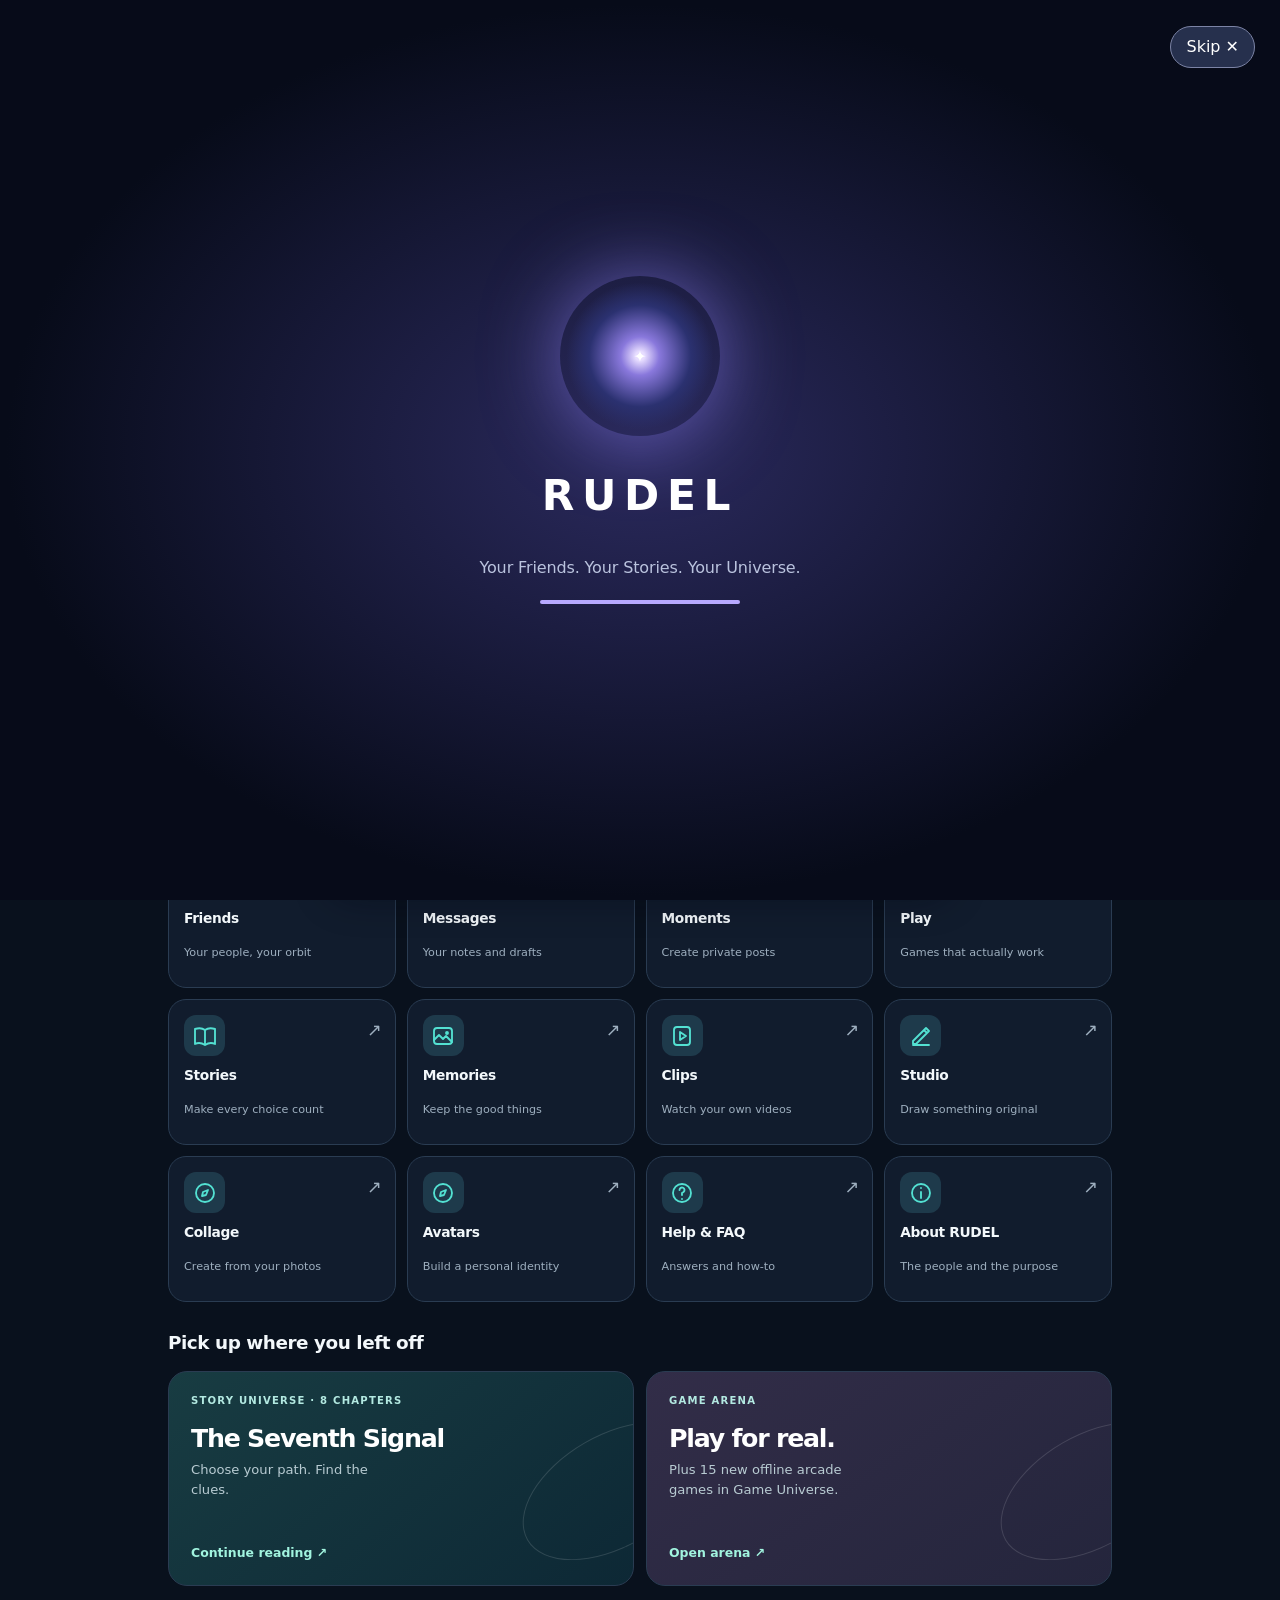
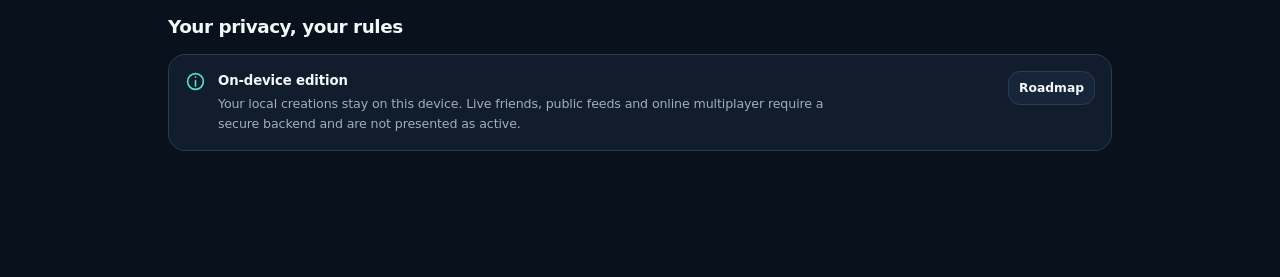
==== android-native/app/src/main/assets/index.html @ 68b4a29e "Add RUDEL Android source" ====
<!doctype html>
<html lang="en">
<head>
  <meta charset="utf-8">
  <meta name="viewport" content="width=device-width, initial-scale=1, viewport-fit=cover">
  <meta name="theme-color" content="#0b1526">
  <meta name="description" content="RUDEL — Your friends. Your stories. Your universe. An original privacy-first social universe in development.">
  <meta name="color-scheme" content="dark light">
  <link rel="icon" type="image/png" href="assets/icon-192.png">
  <link rel="manifest" href="manifest.webmanifest">
  <link rel="stylesheet" href="styles.css">
  <title>RUDEL — Play. Create. Connect.</title>
  <link rel="stylesheet" href="grand-entry.css">
</head>
<body>
  <a class="skip-link" href="#main">Skip to content</a>
  <div id="app" class="app-shell">
    <header id="topbar" class="topbar"></header>
    <main id="main" class="page" tabindex="-1"></main>
    <nav id="bottomnav" class="bottomnav" aria-label="Main navigation"></nav>
  </div>
  <div id="toast" class="toast" aria-live="polite"></div>
  <div id="overlay"></div>
  <script src="data.js" defer></script>
  <script src="app.js" defer></script>
</body>
</html>
---- android-native/app/src/main/assets/styles.css ----
:root{color-scheme:dark;--bg:#080d20;--surface:#121b38;--surface2:#1b2648;--surface3:#28345b;--text:#f4f2ff;--muted:#abb6d0;--line:#354366;--accent:#ae98ff;--accent2:#83eee1;--gold:#f5d39c;--pink:#ffc1de;--danger:#ff9eaa;--shadow:0 16px 56px rgba(0,0,0,.27);--radius:20px;font-family:Inter,ui-sans-serif,system-ui,-apple-system,'Segoe UI',Roboto,Arial,sans-serif;font-size:16px}
:root[data-theme="royal"]{--bg:#130d22;--surface:#261a37;--surface2:#352447;--surface3:#49345c;--accent:#f0bf8b;--accent2:#d8abf4;--gold:#ffe2ad;--line:#5a4263}
:root[data-theme="vibrant"]{--bg:#0c0a26;--surface:#1c1a50;--surface2:#2b2970;--surface3:#414195;--accent:#fd92de;--accent2:#8ed7ff;--gold:#ffe39a;--line:#4d4590}
:root[data-theme="light"]{color-scheme:light;--bg:#f1f4fa;--surface:#fff;--surface2:#e9edfa;--surface3:#dbe2f5;--text:#181c37;--muted:#5c6680;--line:#cbd3e7;--accent:#6453b1;--accent2:#0a756e;--gold:#775016;--pink:#b3488b;--shadow:0 10px 32px rgba(29,40,81,.1)}
*{box-sizing:border-box}html{scroll-behavior:smooth}body{margin:0;min-height:100vh;background:radial-gradient(ellipse 90% 65% at 50% -22%,rgba(133,115,239,.22),transparent 70%),var(--bg);color:var(--text);line-height:1.48}button,input,select,textarea{font:inherit}button{cursor:pointer}button:disabled{opacity:.48;cursor:not-allowed}button:focus-visible,input:focus-visible,textarea:focus-visible,select:focus-visible,a:focus-visible{outline:3px solid var(--accent2);outline-offset:2px}a{color:var(--accent2)}.skip-link{position:fixed;left:-500px;top:10px;z-index:200;background:var(--surface);padding:8px}.skip-link:focus{left:10px}.app-shell{max-width:1100px;margin:0 auto;min-height:100vh;position:relative}.topbar{height:73px;position:sticky;top:0;z-index:30;background:color-mix(in srgb,var(--bg) 88%,transparent);backdrop-filter:blur(20px);-webkit-backdrop-filter:blur(20px);border-bottom:1px solid var(--line);display:flex;align-items:center;justify-content:space-between;padding:0 clamp(16px,4vw,34px);gap:12px}.brand{display:flex;align-items:center;gap:11px;background:none;border:0;color:var(--text);padding:0;text-align:left}.brand img{width:41px;height:41px;border-radius:12px}.brand strong{font-size:1.25rem;letter-spacing:.15em;line-height:1}.brand small{display:block;font-size:.66rem;color:var(--muted);letter-spacing:.04em;padding-top:5px}.top-actions{display:flex;align-items:center;gap:8px}.chip{border:1px solid var(--line);border-radius:999px;background:var(--surface);color:var(--muted);font-size:.72rem;padding:7px 10px}.chip.warn{color:var(--gold);border-color:color-mix(in srgb,var(--gold) 55%,var(--line))}.icon-btn{background:var(--surface);color:var(--text);border:1px solid var(--line);width:38px;height:38px;border-radius:13px;font-size:1.15rem}.page{padding:22px clamp(16px,4vw,34px) 116px;min-height:calc(100vh - 150px)}.bottomnav{position:fixed;bottom:0;left:50%;transform:translateX(-50%);max-width:1000px;width:100%;min-height:75px;padding:8px max(12px,env(safe-area-inset-right)) calc(8px + env(safe-area-inset-bottom)) max(12px,env(safe-area-inset-left));background:color-mix(in srgb,var(--surface) 96%,transparent);border:1px solid var(--line);border-radius:22px 22px 0 0;display:flex;z-index:40;justify-content:space-around;backdrop-filter:blur(20px);box-shadow:0 -6px 35px rgba(0,0,0,.2)}.navbtn{flex:1;min-width:50px;border:0;background:transparent;border-radius:14px;display:grid;justify-items:center;gap:2px;color:var(--muted);padding:5px 2px;font-size:.66rem}.navbtn .symbol{font-size:1.26rem}.navbtn.active{background:var(--surface3);color:var(--text)}.eyebrow{font-size:.76rem;text-transform:uppercase;letter-spacing:.12em;color:var(--accent2);font-weight:700}.title{font-size:clamp(1.65rem,5vw,2.4rem);font-weight:800;line-height:1.13;margin:9px 0}.lead{color:var(--muted);margin:8px 0 16px}.section-head{display:flex;justify-content:space-between;align-items:center;gap:12px;margin:20px 0 12px}.section-head h2{font-size:1.15rem;margin:0}.stack{display:grid;gap:14px}.grid{display:grid;grid-template-columns:repeat(2,minmax(0,1fr));gap:12px}.grid.three{grid-template-columns:repeat(3,minmax(0,1fr))}.card{background:linear-gradient(150deg,var(--surface) 0%,color-mix(in srgb,var(--surface) 85%,var(--accent) 15%) 100%);border:1px solid var(--line);border-radius:var(--radius);padding:18px;box-shadow:var(--shadow)}.card.flat{box-shadow:none;background:var(--surface)}.card.small{padding:13px;border-radius:15px}.card h3{margin:4px 0 8px;font-size:1.04rem}.muted{color:var(--muted)}.small-text{font-size:.8rem;color:var(--muted)}.tiny{font-size:.72rem}.subtle-line{border:0;border-top:1px solid var(--line);margin:12px 0}.flex{display:flex;align-items:center;gap:10px}.flex-between{display:flex;align-items:center;justify-content:space-between;gap:10px}.wrap{flex-wrap:wrap}.btn{border:1px solid var(--line);background:var(--surface2);color:var(--text);border-radius:13px;padding:11px 14px;min-height:43px;font-weight:650;display:inline-flex;align-items:center;justify-content:center;gap:7px;text-decoration:none;font-size:.88rem}.btn.primary{background:linear-gradient(115deg,var(--accent),color-mix(in srgb,var(--accent) 65%,var(--accent2) 35%));border-color:transparent;color:#11132a}.btn.ghost{background:transparent}.btn.danger{color:var(--danger)}.btn.full{width:100%}.btn.mini{padding:7px 10px;min-height:34px;font-size:.77rem;border-radius:10px}.badge{display:inline-block;padding:4px 8px;background:var(--surface3);border:1px solid var(--line);border-radius:99px;color:var(--accent2);font-size:.68rem;letter-spacing:.04em;font-weight:750}.field{display:grid;gap:6px;margin:10px 0}.field label{font-weight:700;font-size:.83rem}.field input,.field textarea,.field select,.search{display:block;width:100%;background:var(--surface2);border:1px solid var(--line);color:var(--text);border-radius:12px;padding:11px 12px;min-height:43px}.field textarea{min-height:100px;resize:vertical}.field small{color:var(--muted)}.empty{border:1px dashed var(--line);padding:32px 20px;text-align:center;border-radius:18px;background:var(--surface);color:var(--muted)}.empty .big{font-size:2.5rem;display:block;margin-bottom:6px}.note{border-left:3px solid var(--gold);padding:10px 13px;background:var(--surface2);border-radius:8px;font-size:.82rem;color:var(--muted)}.successnote{border-left-color:var(--accent2)}.warning{color:var(--gold)}.danger-text{color:var(--danger)}.module{display:flex;gap:13px;align-items:center;text-align:left;border:1px solid var(--line);background:var(--surface);border-radius:17px;padding:14px;color:var(--text);min-height:77px}.module .emoji{font-size:1.75rem;width:40px;text-align:center}.module strong{display:block;font-size:.9rem}.module small{display:block;color:var(--muted);font-size:.75rem}.hero{overflow:hidden;position:relative;min-height:330px;padding:22px 20px 18px;border-radius:26px;border:1px solid var(--line);background:radial-gradient(ellipse at 60% 55%,rgba(144,126,255,.27),transparent 55%),linear-gradient(150deg,#111839,#0b1026 70%);color:#fff}.hero:before{content:'✦        ·    ✧        ·         ✦';position:absolute;left:8%;right:10%;top:11%;letter-spacing:35px;white-space:nowrap;color:rgba(255,255,255,.4);font-size:12px}.hero-copy{position:relative;z-index:2;max-width:390px}.hero-copy h1{font-size:clamp(1.7rem,4.6vw,2.35rem);margin:8px 0 6px;max-width:360px;line-height:1.15}.hero-copy p{color:#bac6e5;font-size:.86rem}.orbit-scene{position:relative;height:208px;max-width:440px;margin:-10px auto -8px;overflow:visible}.orbit-ring{position:absolute;border:1px solid rgba(159,159,255,.42);border-radius:50%;left:50%;top:51%;transform:translate(-50%,-50%) rotate(-22deg);width:83%;height:44%;pointer-events:none}.orbit-ring.b{width:57%;height:80%;transform:translate(-50%,-50%) rotate(33deg);border-color:rgba(94,240,222,.32)}.orbit-core{position:absolute;left:50%;top:51%;transform:translate(-50%,-50%);width:83px;height:83px;border:2px solid #d3c6ff;border-radius:50%;background:radial-gradient(circle,#e7deff 0 14%,#8d7dec 18% 47%,#4d478e 55% 100%);box-shadow:0 0 35px #8b7bff78,0 0 75px #6e61cc55;display:grid;place-items:center;font-size:1.1rem;font-weight:900;letter-spacing:.1em}.orbit-star{position:absolute;width:52px;height:52px;border-radius:50%;display:grid;place-items:center;background:#29375f;border:1px solid #6a73a2;box-shadow:0 4px 18px #0007;color:white;font-size:1.5rem;transition:transform .25s ease}.orbit-star:hover{transform:scale(1.12)}.orbit-star.a{left:7%;top:41%;border-color:#75e6d5}.orbit-star.b{left:25%;top:7%;border-color:#e8accf}.orbit-star.c{right:15%;top:16%;border-color:#fbd29f}.orbit-star.d{right:4%;top:61%;border-color:#9bc3ff}.orbit-star.e{left:23%;bottom:0;border-color:#aca0fd}.orbit-star.f{right:27%;bottom:1%;border-color:#75e6d5}.world-tile{position:relative;min-height:130px;text-align:left;overflow:hidden}.world-tile .emoji{font-size:2.1rem;display:block;margin-bottom:8px}.world-tile strong{font-size:.93rem}.world-tile small{display:block;color:var(--muted);margin-top:4px}.world-tile:after{content:'';position:absolute;right:-42px;bottom:-42px;width:110px;height:110px;border:1px solid var(--line);border-radius:50%;pointer-events:none}.progress{height:7px;border-radius:999px;background:var(--surface3);overflow:hidden}.progress > span{display:block;height:100%;background:linear-gradient(90deg,var(--accent),var(--accent2));width:0}.list-row{display:flex;align-items:center;gap:12px;padding:10px 0;border-bottom:1px solid var(--line)}.list-row:last-child{border-bottom:0}.avatar{display:grid;place-items:center;min-width:44px;width:44px;height:44px;border-radius:15px;background:linear-gradient(135deg,var(--surface3),var(--accent));color:#fff;font-size:1.5rem}.friend-galaxy{min-height:280px;border:1px solid var(--line);background:radial-gradient(ellipse at center,rgba(132,107,253,.17),transparent 62%),linear-gradient(145deg,#101733,#13122d);border-radius:22px;position:relative;overflow:hidden}.friend-galaxy .ring{position:absolute;border:1px dashed rgba(165,151,238,.3);width:70%;height:60%;border-radius:50%;top:20%;left:15%;transform:rotate(-23deg)}.friend-galaxy .hub{position:absolute;top:50%;left:50%;transform:translate(-50%,-50%);width:64px;height:64px;border-radius:50%;display:grid;place-items:center;background:linear-gradient(135deg,#8675e9,#3e468d);color:#fff;border:2px solid #dacfff;box-shadow:0 0 30px #ab91e577;font-size:1.75rem}.friendstar{position:absolute;width:48px;height:48px;border-radius:50%;background:#394070;border:2px solid #8b9bd0;color:#fff;font-size:1.4rem;display:grid;place-items:center;transform:translate(-50%,-50%)}.friendstar span{position:absolute;top:51px;white-space:nowrap;font-size:.66rem;max-width:90px;overflow:hidden;text-overflow:ellipsis}.ttt-grid{display:grid;grid-template-columns:repeat(3,1fr);gap:8px;max-width:330px;margin:18px auto}.ttt-cell{border:1px solid var(--line);border-radius:15px;aspect-ratio:1;background:var(--surface2);color:var(--accent2);font-size:clamp(2rem,8vw,3.2rem);font-weight:900}.ttt-cell.o{color:var(--gold)}.ttt-cell:disabled{opacity:1}.game-status{text-align:center;font-size:1.03rem;font-weight:750;min-height:30px}.ladders-board{display:grid;grid-template-columns:repeat(10,1fr);gap:2px;background:var(--surface3);padding:5px;border-radius:14px;max-width:540px;margin:auto}.ladder-cell{aspect-ratio:1;display:grid;place-items:center;position:relative;background:var(--surface2);font-size:clamp(.43rem,1.7vw,.75rem);border-radius:3px}.ladder-cell.snake{background:color-mix(in srgb,var(--danger) 24%,var(--surface2))}.ladder-cell.ladder{background:color-mix(in srgb,var(--accent2) 24%,var(--surface2))}.ladder-cell .token{position:absolute;font-size:clamp(.65rem,2.5vw,1.3rem);text-shadow:0 1px 3px #000;line-height:1}.story-paragraph{white-space:pre-line;font-size:1.02rem;line-height:1.88}.story-card{border-radius:21px;background:radial-gradient(ellipse at top right,#46468466,transparent 55%),var(--surface);padding:24px;border:1px solid var(--line)}.choice-btn{display:block;width:100%;text-align:left;padding:14px;background:var(--surface2);border:1px solid var(--line);border-radius:12px;margin:9px 0;color:var(--text)}.choice-btn.selected{border-color:var(--accent2);background:color-mix(in srgb,var(--surface2) 83%,var(--accent2) 17%)}.upload-preview{max-height:220px;max-width:100%;border-radius:12px;object-fit:cover}.post-img{width:100%;max-height:400px;object-fit:cover;border-radius:14px;margin:8px 0}.audio-bar{width:100%;max-width:340px}.studio-canvas{display:block;background:#fff;border-radius:15px;width:100%;max-width:680px;touch-action:none;aspect-ratio:4/3;border:1px solid var(--line)}.swatch{height:38px;width:38px;border-radius:50%;border:3px solid #fff5}.swatch.selected{outline:3px solid var(--accent)}.drawer-backdrop{position:fixed;inset:0;background:#000a;z-index:55;display:flex;justify-content:flex-end}.drawer{width:min(86vw,375px);height:100%;background:var(--surface);border-left:1px solid var(--line);overflow:auto;padding:26px 18px 40px;box-shadow:-12px 0 55px #0006}.drawer-grid{display:grid;gap:7px;margin-top:16px}.drawer-grid button{border:1px solid var(--line);border-radius:13px;padding:12px;text-align:left;color:var(--text);background:var(--surface2)}.toast{position:fixed;bottom:105px;left:50%;transform:translate(-50%,20px);background:#29345b;color:#fff;z-index:200;border:1px solid #5d6e98;border-radius:14px;padding:12px 17px;max-width:min(90vw,540px);font-size:.86rem;box-shadow:0 10px 30px #0006;opacity:0;pointer-events:none;transition:.2s}.toast.show{opacity:1;transform:translate(-50%,0)}.intro-backdrop{position:fixed;inset:0;z-index:100;background:radial-gradient(ellipse at center,#2b2a5e,#070b19 70%);display:grid;place-items:center;color:#fff}.intro-content{text-align:center;padding:24px}.intro-symbol{width:160px;height:160px;margin:auto;border-radius:50%;display:grid;place-items:center;box-shadow:0 0 75px #9385ff99;background:radial-gradient(circle,#e7ddff 4%,#8978dc 17%,#2b3170 45%,transparent 65%);animation:glow 3.5s ease-in-out infinite}.intro-content h1{font-size:2.65rem;letter-spacing:.18em}.intro-content p{color:#bac3de}.intro-skip{position:absolute;right:25px;top:26px;border:1px solid #7c84a6;border-radius:999px;padding:8px 15px;background:#26304d;color:#fff}.meter{height:4px;width:200px;background:#465071;border-radius:8px;overflow:hidden;margin:20px auto}.meter span{display:block;background:#b7a9ff;width:100%;height:100%;transform-origin:left;animation:loadintro 4s linear}.spinner{display:inline-block;width:14px;height:14px;border:2px solid var(--accent);border-top-color:transparent;border-radius:50%;animation:spin .7s linear infinite}.pill-group{display:flex;flex-wrap:wrap;gap:7px}.pill{border-radius:999px;border:1px solid var(--line);padding:7px 12px;background:var(--surface2);color:var(--text);font-size:.78rem}.pill.active{border-color:var(--accent2);background:var(--surface3)}.stat{padding:14px;border-radius:15px;background:var(--surface);border:1px solid var(--line)}.stat strong{font-size:1.4rem;display:block}.stat small{color:var(--muted)}.hidden{display:none!important}@keyframes glow{50%{transform:scale(1.07);filter:hue-rotate(18deg)}}@keyframes loadintro{from{transform:scaleX(0)}to{transform:scaleX(1)}}@keyframes spin{to{transform:rotate(360deg)}}
@media(min-width:720px){.page{padding-bottom:114px}.hero{min-height:310px}.orbit-scene{position:absolute;width:50%;height:270px;right:4%;top:20px}.hero-copy{padding-top:48px}.grid{grid-template-columns:repeat(3,minmax(0,1fr))}.grid.three{grid-template-columns:repeat(3,minmax(0,1fr))}.dashboard{display:grid;grid-template-columns:1.2fr .8fr;gap:16px}.bottomnav{border-radius:25px 25px 0 0}.navbtn{font-size:.8rem}}
@media(max-width:360px){.topbar{padding:0 10px}.brand strong{font-size:1.05rem}.chip{font-size:.59rem;padding:6px}.grid.three{grid-template-columns:repeat(2,1fr)}.orbit-star{width:43px;height:43px}.page{padding-left:12px;padding-right:12px}}
@media(prefers-reduced-motion:reduce){*,*:before,*:after{animation-duration:.001ms!important;transition-duration:.001ms!important;scroll-behavior:auto!important}}
html.reduce-motion *,html.reduce-motion *:before,html.reduce-motion *:after{animation:none!important;transition:none!important;scroll-behavior:auto!important}
html.data-saver .hero:before{display:none}

@media(max-width:500px){.brand small{display:none}.brand strong{font-size:1.08rem}.topbar{gap:6px}.top-actions{gap:5px}.chip.warn{padding:6px 7px;font-size:.62rem}.icon-btn{width:35px;height:35px}.topbar .brand img{width:36px;height:36px}}

/* RUDEL SIGNATURE UNIVERSE V2 • original cinematic system */
:root{--radius:24px;--shadow:0 20px 48px rgba(0,0,0,.36)}
body{background:
 radial-gradient(ellipse 45vw 35vw at 84% 2%,#552a9f2a,transparent 70%),
 radial-gradient(ellipse 48vw 45vw at 6% 24%,#006d8a1e,transparent 70%),
 radial-gradient(ellipse 38vw 38vw at 92% 80%,#8341c621,transparent 70%),
 var(--bg);background-attachment:fixed}
body:before{content:"";position:fixed;inset:0;pointer-events:none;z-index:-1;background-image:radial-gradient(1px 1px at 15% 20%,#ffffff8c 99%,transparent),radial-gradient(1px 1px at 72% 35%,#ffffff61 99%,transparent),radial-gradient(2px 2px at 85% 76%,#b9deff5a 99%,transparent),radial-gradient(1px 1px at 40% 86%,#ffffff7a 99%,transparent);background-size:250px 300px,330px 390px,400px 350px,520px 460px}
.topbar{height:80px;background:color-mix(in srgb,var(--bg) 86%,transparent);border-bottom:1px solid color-mix(in srgb,var(--accent) 18%,transparent)}
.brand{gap:13px}.brand img{height:44px;width:44px;border:1px solid #bea7f470;border-radius:15px;box-shadow:0 2px 14px #9d67f733}.brand strong{letter-spacing:.18em;font-weight:900}
.brand small{font-size:.62rem;letter-spacing:.035em;color:var(--muted)}
.top-actions{display:flex;gap:8px;align-items:center}.chip.warn{border-radius:999px;background:#b6a1ff16;border:1px solid #ad95ff55;color:var(--accent)}
.icon-btn{border:1px solid var(--line);border-radius:14px;background:var(--surface);color:var(--text)}
.page{padding-top:24px;padding-bottom:123px}
.hero{border-radius:30px;min-height:370px;padding:30px 27px;box-shadow:inset 0 1px 0 #ffffff27,0 22px 65px #05071b88;border:1px solid #a594f54a;background:radial-gradient(ellipse at 61% 65%,#5d3fb565,transparent 51%),radial-gradient(ellipse at 10% 90%,#0babb32d,transparent 52%),linear-gradient(145deg,#171237,#0a1230 74%)}
.hero:after{content:"";position:absolute;inset:0;z-index:0;pointer-events:none;opacity:.45;background:radial-gradient(1px 1px at 24% 20%,#fff 99%,transparent),radial-gradient(2px 2px at 78% 30%,#fff 99%,transparent),radial-gradient(1px 1px at 58% 11%,#fff 99%,transparent),radial-gradient(1px 1px at 89% 81%,#fff 99%,transparent),radial-gradient(2px 2px at 16% 73%,#fff 99%,transparent)}
.hero-copy{z-index:2;max-width:460px}.hero-copy .eyebrow{font-size:.66rem;font-weight:800;letter-spacing:.2em}.hero-copy h1{font-weight:900;letter-spacing:-.055em;font-size:clamp(2.25rem,6vw,3.2rem);line-height:1.04;margin:16px 0 13px;text-shadow:0 2px 28px #ae98ff2f}.hero-copy p{color:#cbd3f3;line-height:1.65;max-width:270px}
.orbit-scene{height:230px;margin:-4px auto -20px}.orbit-ring{border:1.5px solid #cdb9ff7d;box-shadow:0 0 16px #ab8fff11}.orbit-ring.b{border-color:#7be8dc77}.orbit-core{overflow:hidden;background:#100b2b;border:1.5px solid #cebdff;box-shadow:0 0 35px #8876ffc2,0 0 100px #714cdd55;width:96px;height:96px}.orbit-core img{width:100%;height:100%;object-fit:cover;display:block}
.orbit-star{border:1px solid #aab4e6a3;background:radial-gradient(circle at 35% 25%,#535889,#1a2350);box-shadow:0 6px 20px #000a,0 0 19px #8370fb44;backdrop-filter:blur(7px);width:54px;height:54px}
.section-head{margin-top:25px;margin-bottom:14px}.section-head h2{font-weight:850;letter-spacing:-.03em;font-size:1.12rem}
.card,.stat,.module,.list-row,.story-card{transition:border-color .18s ease,transform .18s ease,box-shadow .18s ease}
.card{background:linear-gradient(145deg,color-mix(in srgb,var(--surface) 95%,#a79fff),var(--surface));box-shadow:inset 0 1px 0 #ffffff0b,0 8px 22px #02041022;border:1px solid color-mix(in srgb,var(--accent) 16%,var(--line))}
.card.world-tile{min-height:156px;position:relative;background:radial-gradient(circle at 93% 92%,#8456dc24,transparent 48%),linear-gradient(145deg,var(--surface),var(--surface2));overflow:hidden}
.card.world-tile .emoji{position:relative;font-size:2.25rem;filter:drop-shadow(0 2px 7px #b9a4ff43)}
.card.world-tile:before{content:"";position:absolute;top:-29px;right:-21px;width:113px;height:113px;border:1px solid #ab95ff24;border-radius:50%;box-shadow:0 0 0 20px #8a76ea08}
.card.world-tile:hover{transform:translateY(-3px);border-color:var(--accent);box-shadow:0 15px 28px #0004}
.stat{border-radius:18px;background:linear-gradient(135deg,var(--surface),var(--surface2));border:1px solid #a4a5ff3e}.stat strong{font-size:1.75rem;line-height:1.2;color:var(--accent2)}
.btn.primary{background:linear-gradient(125deg,#c0a7ff,#8e7dff 57%,#6de3d8);border-color:transparent;color:#0e1027;font-weight:850;box-shadow:0 7px 22px #8661df49}.btn.primary:hover{filter:brightness(1.1)}
.btn,.pill{border-radius:13px}.bottomnav{background:color-mix(in srgb,var(--surface) 92%,transparent);border:1px solid #7e76ae60;box-shadow:0 7px 32px #0009;bottom:9px;left:12px;right:12px;width:auto;border-radius:25px!important;backdrop-filter:blur(24px);-webkit-backdrop-filter:blur(24px)}
.navbtn{border-radius:19px!important}.navbtn.active{background:linear-gradient(150deg,#bba5ff33,#79e8d01b);color:var(--accent2)}
.friend-galaxy{border-radius:26px;min-height:330px;background:radial-gradient(ellipse at center,#8d6ce52e,transparent 55%),radial-gradient(circle at 25% 85%,#60e5d91a,transparent 45%),linear-gradient(135deg,#121432,#101c42);border:1px solid #9d88ea78}.friend-galaxy .hub{box-shadow:0 0 39px #ad90f5ba,0 0 80px #aa8bfc33;background:linear-gradient(125deg,#9f76f4,#313d95)}
.friendstar{box-shadow:0 2px 12px #a68eff77}
.story-card{border:1px solid #c3b1ff55;box-shadow:inset 0 1px #ffffff16}
.drawer{background:linear-gradient(175deg,var(--surface),var(--bg));backdrop-filter:blur(24px)}
.drawer-grid button{background:var(--surface2);border-color:#9991b53b}
.connect-board{max-width:465px;margin:17px auto;display:grid;grid-template-columns:repeat(7,minmax(0,1fr));gap:5px;padding:12px;border-radius:22px;border:1px solid #91c9ff65;background:linear-gradient(145deg,#154990,#172a65);box-shadow:0 14px 30px #050b2b88}
.connect-hole{aspect-ratio:1;border-radius:50%;font-size:clamp(1.2rem,5vw,2.3rem);background:radial-gradient(circle at 50% 20%,#040a26,#101434);border:1px solid #738fc6;color:transparent;box-shadow:inset 0 3px 8px #000b;padding:0}
.connect-hole.player-1{background:radial-gradient(circle at 35% 28%,#ffb5bd,#e6446a 46%,#912242);color:transparent}.connect-hole.player-2{background:radial-gradient(circle at 35% 28%,#fffaad,#e9b947 53%,#ae7726);color:transparent}
.sliding-board{display:grid;grid-template-columns:repeat(4,1fr);gap:7px;margin:17px auto;max-width:380px;padding:9px;border-radius:19px;background:#111630;border:1px solid #a68cff67}
.sliding-tile{aspect-ratio:1;background:linear-gradient(145deg,#a59cff,#5b50bd);border:1px solid #e6dbff83;border-radius:12px;color:#fff;font-weight:900;font-size:clamp(1.4rem,6vw,2rem);box-shadow:inset 0 1px 0 #ffffff55,0 3px 6px #0005}
.sliding-tile.blank{background:#171d3d;border:1px dashed #5d6087;box-shadow:none}
.word-scramble{display:flex;flex-wrap:wrap;justify-content:center;gap:5px;margin:24px 0}.word-scramble span{display:grid;place-items:center;min-width:29px;min-height:43px;background:linear-gradient(140deg,#293b6d,#483b83);border:1px solid #b9a6fa5c;border-radius:9px;font-size:1.18rem;font-weight:850;color:#fff}.puzzle-kicker{font-size:.72rem;letter-spacing:.16em;color:var(--accent2);font-weight:850}
.creation-canvas{display:block;width:100%;max-width:480px;margin:16px auto;border-radius:18px;border:1px solid var(--line);box-shadow:0 9px 28px #0004;background:#151634}
.video-frame{min-height:190px;border-radius:17px;border:1px solid var(--line);background:#11162b;display:grid;place-items:center;overflow:hidden}.video-frame video{width:100%;display:block;max-height:460px}
.avatar-forge-preview{position:relative;border:1px solid #b39cffaa;border-radius:22px;padding:31px 12px;margin:4px auto 22px;display:flex;flex-direction:column;align-items:center;max-width:280px;background:radial-gradient(circle,var(--user-glow),#161333 60%,#0f1330);box-shadow:0 0 45px var(--user-glow)}.avatar-forge-preview span{font-size:5.6rem;filter:drop-shadow(0 5px 15px #0006)}.avatar-forge-preview small{font-weight:850;font-size:1.1rem;color:#fff}
.avatar-choice-grid{display:grid;grid-template-columns:repeat(8,1fr);gap:4px}.avatar-choice{position:relative;display:grid;place-items:center;cursor:pointer}.avatar-choice input{position:absolute;opacity:0}.avatar-choice span{font-size:1.6rem;display:grid;place-items:center;width:100%;aspect-ratio:1;border-radius:11px;border:1px solid transparent;background:var(--surface2)}.avatar-choice input:checked+span{border:2px solid var(--accent2);box-shadow:0 0 12px #a5f4e777}
.scrap-card{padding:20px 22px;border:1px solid #d6b5f65b;margin:13px 0;border-radius:21px;background:radial-gradient(ellipse at right top,#d44bbc24,transparent 65%),var(--surface)}.scrap-card h3{margin:8px 0}.task-check{border:1px solid #858da5;background:var(--surface3);color:var(--text);height:36px;width:36px;border-radius:12px;font-size:1.25rem}.task-check.done{background:#195b55;border-color:#6defd3}
@media(min-width:760px){.bottomnav{left:50%;right:auto;transform:translateX(-50%);width:min(620px,90vw)}.hero{min-height:350px}.orbit-scene{height:265px}.hero-copy{padding-top:29px}}
@media(max-width:500px){.hero{padding:27px 18px;min-height:420px}.hero-copy h1{font-size:2.1rem}.hero-copy p{font-size:.8rem}.orbit-scene{margin-top:14px;height:195px}.orbit-core{width:86px;height:86px}.orbit-star{height:47px;width:47px}.grid{gap:11px}.world-tile{min-height:145px}.topbar{height:73px}.bottomnav{left:8px;right:8px;bottom:7px}}

/* RUDEL REBORN — original editorial interface, motion-safe, no external fonts. */
:root{--bg:#09111d;--surface:#111c2d;--surface2:#17253a;--surface3:#20334a;--text:#f3f8fb;--muted:#9eafbf;--line:#2a3c52;--accent:#53e1d2;--accent2:#6be0d7;--gold:#e8c389;--pink:#ff9589;--danger:#ffa1a1;--radius:19px;--shadow:0 14px 38px #02081339}
:root[data-theme="royal"]{--bg:#17131d;--surface:#242030;--surface2:#30283b;--surface3:#46344a;--line:#514151;--accent:#f3c17c;--accent2:#f0b8a4;--text:#fff8f1;--muted:#c7b6bf}
:root[data-theme="vibrant"]{--bg:#101226;--surface:#1e2241;--surface2:#282f56;--surface3:#353e70;--line:#424d75;--accent:#97baff;--accent2:#8be0e3;--text:#f8f6ff;--muted:#b3bade}
:root[data-theme="light"]{--bg:#f4f7f8;--surface:#fff;--surface2:#eaf1f3;--surface3:#d9e7eb;--line:#d6e3e7;--accent:#057d80;--accent2:#067b7d;--text:#122337;--muted:#577081;--shadow:0 12px 30px #334f6318}
html{scroll-padding-top:84px}body{background:var(--bg)!important;letter-spacing:-.008em}body:before{display:none!important}.app-shell{max-width:1020px}.topbar{height:78px!important;background:color-mix(in srgb,var(--bg) 94%,transparent)!important;border-color:var(--line)!important;padding:0 clamp(17px,5vw,38px)!important;box-shadow:none!important}.brand img{width:42px!important;height:42px!important;border:0!important;border-radius:13px!important;box-shadow:none!important}.brand strong{font-size:1.24rem!important;font-weight:850!important;letter-spacing:.125em!important}.brand small{font-size:.64rem!important;letter-spacing:.035em!important;padding-top:4px!important}.brand-dot{color:var(--accent)}.top-actions{gap:7px!important}.chip.warn{font-size:9px!important;color:var(--accent)!important;border:1px solid var(--line)!important;background:var(--surface)!important;font-weight:800!important;letter-spacing:.05em!important;padding:7px 9px!important}.icon-btn{background:transparent!important;border:1px solid var(--line)!important;width:41px!important;height:41px!important;border-radius:13px!important;display:grid;place-items:center}.page{padding:23px clamp(16px,4.6vw,38px) 126px!important}.bottomnav{max-width:650px!important;border:1px solid var(--line)!important;background:color-mix(in srgb,var(--surface) 96%,transparent)!important;border-radius:23px!important;bottom:11px!important;box-shadow:0 9px 36px #01071570!important}.navbtn{font-size:.66rem!important;min-height:56px;gap:4px!important;color:var(--muted)!important}.navbtn .symbol{font-size:initial!important;height:25px;display:grid;place-items:center}.navbtn.active{color:var(--accent)!important;background:color-mix(in srgb,var(--accent) 12%,var(--surface))!important}.card{background:var(--surface)!important;border:1px solid var(--line)!important;box-shadow:none!important;border-radius:19px!important}.title{font-weight:850;letter-spacing:-.055em}.eyebrow,.kicker{font-size:.66rem;letter-spacing:.16em;font-weight:850;color:var(--accent);text-transform:uppercase}.btn{border-radius:12px!important}.btn.primary{background:var(--accent)!important;color:#05171c!important;border:1px solid var(--accent)!important;box-shadow:none!important;font-weight:800}.btn.ghost{background:transparent!important;color:var(--text)}.world-tile{min-height:124px!important;background:var(--surface)!important}.world-tile:before,.world-tile:after{display:none!important}.world-tile .emoji{filter:none!important}.section-head{margin-top:27px!important}.section-head h2{font-size:1.15rem!important;letter-spacing:-.025em!important}.note{border-left-color:var(--accent)}.stat,.module{background:var(--surface)!important;border-color:var(--line)!important}.stat strong{color:var(--accent)!important}.empty{background:var(--surface)!important}.home-stage{position:relative;overflow:hidden;border-radius:25px;padding:23px 25px 18px;min-height:425px;background:#0e2332;border:1px solid #284455;color:#fff;isolation:isolate}.home-stage:before{content:'';position:absolute;width:390px;height:390px;border-radius:50%;right:-190px;top:-185px;background:radial-gradient(circle,#0caeb03c,transparent 65%);z-index:-1}.home-stage:after{content:'';position:absolute;width:280px;height:280px;border-radius:50%;bottom:-210px;left:-80px;background:radial-gradient(circle,#6d9dff26,transparent 70%);z-index:-1}.stage-head,.stage-footer{display:flex;align-items:center;justify-content:space-between;gap:9px}.stage-head .kicker{color:#a3f1e3;font-size:.63rem}.alive-dot{display:inline-block;width:6px;height:6px;border-radius:100%;background:#71f4cd;margin-right:6px;box-shadow:0 0 10px #75ebca}.micro-tag{font-size:.57rem;letter-spacing:.15em;color:#c3d3d6;white-space:nowrap}.stage-body{display:flex;align-items:center;justify-content:space-between;min-height:305px;position:relative}.stage-left{width:65%;position:relative;z-index:2}.stage-left h1{font-size:clamp(2.55rem,6.8vw,4.3rem);letter-spacing:-.076em;font-weight:800;line-height:1.05;margin:28px 0 15px;white-space:nowrap}.stage-left h1 em{font-style:normal;color:#76e9d7}.stage-left p{color:#b5cbcf;font-size:.89rem;max-width:250px;margin-bottom:22px}.stage-buttons{display:flex;gap:9px;flex-wrap:wrap}.stage-buttons .btn{font-size:.78rem;padding:10px 12px}.stage-right{width:45%;position:relative;height:280px;margin-right:12px;flex-shrink:0}.nova-aura{position:absolute;inset:22px;background:radial-gradient(circle,#39cbb61e 0,transparent 69%)}.nova-orbit{position:absolute;top:50%;left:50%;width:93%;height:48%;border:1px solid #75bdbc85;border-radius:50%;transform:translate(-50%,-50%) rotate(-33deg)}.nova-orbit.orbit-two{width:67%;height:80%;transform:translate(-50%,-50%) rotate(40deg);border-color:#65a0c88c}.nova-center{position:absolute;top:50%;left:50%;transform:translate(-50%,-50%);border:1px solid #a3efdf99;border-radius:23px;background:#0f1a2e;box-shadow:0 0 0 16px #38eac708,0 10px 48px #0cdcc740;width:76px;height:76px;padding:0;overflow:hidden}.nova-center img{display:block;width:100%;height:100%}.nova-pebble{position:absolute;background:#163243;border:1px solid #6bc1c088;border-radius:14px;width:46px;height:46px;display:grid;place-items:center;color:#c7fbf3;box-shadow:0 7px 16px #00162270;transition:transform .3s ease}.nova-pebble:active{transform:scale(.88)}.nova-pebble.p1{top:13%;left:22%}.nova-pebble.p2{top:35%;right:4%}.nova-pebble.p3{bottom:6%;left:18%}.nova-pebble.p4{bottom:12%;right:6%}.stage-footer{border-top:1px solid #c2f5ef24;padding-top:15px;font-size:.6rem;letter-spacing:.13em;color:#a7bfcc;font-weight:800}.micro-ribbon{display:flex;flex-wrap:wrap;gap:9px;margin:17px 0 4px}.micro-ribbon span{display:inline-flex;align-items:center;gap:7px;border-radius:12px;background:var(--surface);color:var(--muted);border:1px solid var(--line);padding:9px 12px;font-size:.75rem;font-weight:700}.micro-ribbon svg{color:var(--accent)}.feature-grid{display:grid;grid-template-columns:repeat(4,minmax(0,1fr));gap:11px}.feature-tile{text-align:left;display:grid;grid-template-rows:45px auto auto;gap:5px;position:relative;min-height:146px;border:1px solid var(--line);background:var(--surface);color:var(--text);border-radius:18px;padding:15px;transition:transform .2s ease,border-color .2s ease}.feature-tile:hover{transform:translateY(-3px);border-color:var(--accent)}.feature-symbol{width:41px;height:41px;display:grid;place-items:center;background:color-mix(in srgb,var(--accent) 11%,var(--surface2));color:var(--accent);border-radius:12px}.feature-tile strong{font-size:.86rem;letter-spacing:-.025em}.feature-tile small{font-size:.7rem;color:var(--muted);line-height:1.4;margin-right:5px}.feature-chevron{position:absolute;right:13px;top:17px;font-size:1.1rem;color:var(--muted)}.editorial-grid{display:grid;grid-template-columns:1fr 1fr;gap:12px}.editorial-card{position:relative;text-align:left;display:flex;flex-direction:column;align-items:flex-start;min-height:215px;padding:22px;border:1px solid var(--line);border-radius:19px;color:white;overflow:hidden}.editorial-card.story{background:linear-gradient(140deg,#183c42,#0d2835)}.editorial-card.games{background:linear-gradient(145deg,#322d48,#24253c)}.editorial-card:after{content:'';position:absolute;border:1px solid #ffffff22;border-radius:50%;width:195px;height:110px;transform:rotate(-30deg);right:-78px;top:63px}.editorial-card small{font-size:.63rem;letter-spacing:.12em;color:#b3e9e1;font-weight:800}.editorial-card h3{font-size:1.58rem;letter-spacing:-.05em;line-height:1.1;margin:17px 0 7px}.editorial-card span{font-size:.82rem;color:#b8cbd2;max-width:200px}.editorial-card b{font-size:.78rem;margin-top:auto;padding-top:22px;color:#a1f4df}.local-truth{display:flex;align-items:flex-start;gap:12px;background:var(--surface);border:1px solid var(--line);padding:16px;border-radius:17px;color:var(--muted);font-size:.79rem}.local-truth svg{color:var(--accent);flex-shrink:0}.local-truth b{color:var(--text);display:block;margin-bottom:4px;font-size:.83rem}.local-truth p{margin:0;line-height:1.55;max-width:620px}.local-truth .btn{margin-left:auto;flex-shrink:0}.social-post .post-content{white-space:pre-wrap;font-size:.94rem;line-height:1.65;margin-top:20px}.moment-compose-head{display:flex;gap:12px;align-items:center;margin-bottom:12px}.moment-compose-head small{display:block}.post-controls{border-top:1px solid var(--line);padding-top:13px;margin-top:13px}.post-comments{margin-top:12px;padding:13px;border-radius:14px;background:var(--surface2)}.post-comments>strong{display:block;margin-bottom:10px}.comment{font-size:.79rem;margin:7px 0;padding:7px 0;border-bottom:1px solid var(--line)}.comment small{display:block;color:var(--muted);font-size:.68rem}.comment-form{display:flex;gap:8px;margin-top:9px}.comment-form input{width:100%;min-width:0;border-radius:11px;border:1px solid var(--line);padding:11px;background:var(--surface);color:var(--text)}.about-hero{text-align:center;padding:38px 18px 26px}.about-hero h1{font-size:clamp(3rem,10vw,4.6rem);letter-spacing:.16em;margin:8px 0}.about-hero p{color:var(--muted);font-size:1rem}.about-icon img{width:98px;border-radius:27px;box-shadow:0 12px 22px #0003}.founder-message{background:var(--surface2);border-radius:15px;border:1px solid var(--line);padding:19px;margin:18px 0}.founder-message p{font-size:1rem;line-height:1.8}.founder-message b{color:var(--accent);font-size:.83rem}.faq-list{display:grid;gap:9px;margin-bottom:18px}.faq-item{border:1px solid var(--line);background:var(--surface);border-radius:13px;padding:0 17px}.faq-item summary{display:flex;justify-content:space-between;align-items:center;list-style:none;cursor:pointer;font-weight:750;font-size:.88rem;padding:17px 0}.faq-item summary::-webkit-details-marker{display:none}.faq-item summary span{color:var(--accent);font-size:1.35rem}.faq-item[open] summary span{transform:rotate(45deg)}.faq-item>div{font-size:.85rem;color:var(--muted);line-height:1.65;padding-bottom:16px}.activity-entry{display:flex;gap:16px;padding:16px;border:1px solid var(--line);background:var(--surface);border-radius:14px}.activity-entry p{color:var(--muted);margin:5px 0;font-size:.85rem}.activity-entry small{color:var(--muted)}.activity-marker{width:10px;height:10px;background:var(--accent);border-radius:100%;margin-top:6px;flex-shrink:0}.clip-shell{max-width:340px;margin:20px auto;border-radius:17px;overflow:hidden;background:black;border:1px solid var(--line);aspect-ratio:9/16}.clip-shell video{width:100%;height:100%;object-fit:contain}.clip-placeholder{min-height:320px;display:grid;align-content:center;justify-items:center;gap:9px;background:var(--surface2);border:1px dashed var(--line);border-radius:17px;padding:20px;text-align:center}.clip-placeholder svg{color:var(--accent)}.clip-placeholder h3{margin:0}.clip-placeholder p{color:var(--muted);font-size:.83rem;max-width:260px}
@media(min-width:780px){.stage-left{width:57%}.stage-right{width:38%}.home-stage{min-height:380px}.stage-body{min-height:280px}}
@media(max-width:720px){.feature-grid{grid-template-columns:repeat(3,minmax(0,1fr))}.stage-left h1{font-size:clamp(2.05rem,7vw,3.1rem)}}
@media(max-width:500px){.page{padding:16px 15px 115px!important}.topbar{height:70px!important;padding:0 15px!important}.top-actions{gap:3px!important}.top-actions .chip{display:none}.top-actions .icon-btn{width:36px!important;height:36px!important;border:0!important}.brand img{width:37px!important;height:37px!important}.brand strong{font-size:1.1rem!important}.brand small{font-size:.58rem!important}.home-stage{min-height:414px;padding:19px 17px 14px;border-radius:20px}.stage-head .kicker{font-size:.57rem}.micro-tag{font-size:.51rem}.stage-body{min-height:316px;display:block}.stage-left{width:100%}.stage-left h1{font-size:2.65rem;margin:25px 0 8px}.stage-left p{font-size:.79rem;margin:5px 0 14px;max-width:225px}.stage-buttons{position:relative;z-index:3;max-width:95%}.stage-buttons .btn{font-size:.7rem;padding:8px 10px;min-height:38px}.stage-right{position:absolute;top:106px;right:-19px;width:62%;height:211px;margin:0;opacity:.92}.nova-center{width:60px;height:60px;border-radius:19px}.nova-pebble{width:37px;height:37px;border-radius:12px}.nova-pebble svg{width:17px}.stage-footer{position:absolute;left:18px;right:18px;bottom:14px}.micro-ribbon{gap:6px}.micro-ribbon span{padding:7px 9px;font-size:.64rem}.micro-ribbon svg{width:15px}.feature-grid{grid-template-columns:repeat(2,minmax(0,1fr));gap:9px}.feature-tile{min-height:135px;padding:12px}.editorial-grid{gap:9px}.editorial-card{min-height:192px;padding:16px}.editorial-card h3{font-size:1.3rem}.editorial-card small{font-size:.54rem}.editorial-card span{font-size:.73rem}.editorial-card b{font-size:.69rem}.local-truth .btn{display:none}.bottomnav{left:8px!important;right:8px!important;bottom:7px!important;width:auto!important;transform:none!important}}
@media(prefers-reduced-motion:no-preference){html:not(.reduce-motion) .nova-orbit.orbit-one{animation:rotate-orbit 36s linear infinite}html:not(.reduce-motion) .nova-orbit.orbit-two{animation:rotate-orbit-b 46s linear infinite}html:not(.reduce-motion) .nova-center{animation:breathe 5.5s ease-in-out infinite}html:not(.reduce-motion) .page{animation:page-fade .22s ease both}}@keyframes rotate-orbit{from{transform:translate(-50%,-50%) rotate(-33deg)}to{transform:translate(-50%,-50%) rotate(327deg)}}@keyframes rotate-orbit-b{from{transform:translate(-50%,-50%) rotate(40deg)}to{transform:translate(-50%,-50%) rotate(-320deg)}}@keyframes breathe{50%{box-shadow:0 0 0 22px #38eac707,0 15px 55px #0cdcc75a}}@keyframes page-fade{from{opacity:.6;transform:translateY(5px)}to{opacity:1;transform:none}}
html.reduce-motion .nova-orbit,html.reduce-motion .nova-center{animation:none!important}
---- android-native/app/src/main/assets/grand-entry.css ----
.grand-entry{padding:16px;background:linear-gradient(135deg,#162a3b,#162238 68%,#26223d);border:1px solid var(--line);border-radius:21px;margin:10px 0 24px;box-shadow:0 15px 34px #00000011}.grand-entry-top{display:flex;justify-content:space-between;gap:10px;color:var(--accent);font-size:.65rem;font-weight:900;letter-spacing:.12em;padding:4px 5px 14px}.grand-entry-top span:last-child{color:var(--muted)}.grand-entry-grid{display:grid;grid-template-columns:repeat(3,minmax(0,1fr));gap:10px}.grand-entry-grid a{text-decoration:none!important;display:grid;position:relative;gap:5px;min-height:134px;padding:14px;border:1px solid #ffffff20;border-radius:16px;background:#ffffff0b;color:#f2f8fd}.grand-entry-grid a:active{transform:scale(.98)}.entry-icon{display:grid;place-items:center;width:43px;height:43px;border-radius:12px;background:#63dfd223;font-size:1.4rem}.grand-entry-grid a strong{font-weight:850;font-size:.83rem;letter-spacing:-.02em}.grand-entry-grid a small{font-size:.66rem;color:#b6c9d7;line-height:1.3}.grand-entry-grid a b{position:absolute;right:11px;top:14px;font-size:1.2rem;color:#7ce9d7}@media(max-width:500px){.grand-entry{padding:11px;margin-bottom:16px}.grand-entry-grid{gap:7px}.grand-entry-grid a{text-decoration:none!important;min-height:127px;padding:9px}.grand-entry-grid a strong{font-size:.71rem}.grand-entry-grid a small{font-size:.61rem}.entry-icon{width:35px;height:35px;font-size:1.2rem}.grand-entry-top{font-size:.54rem}}
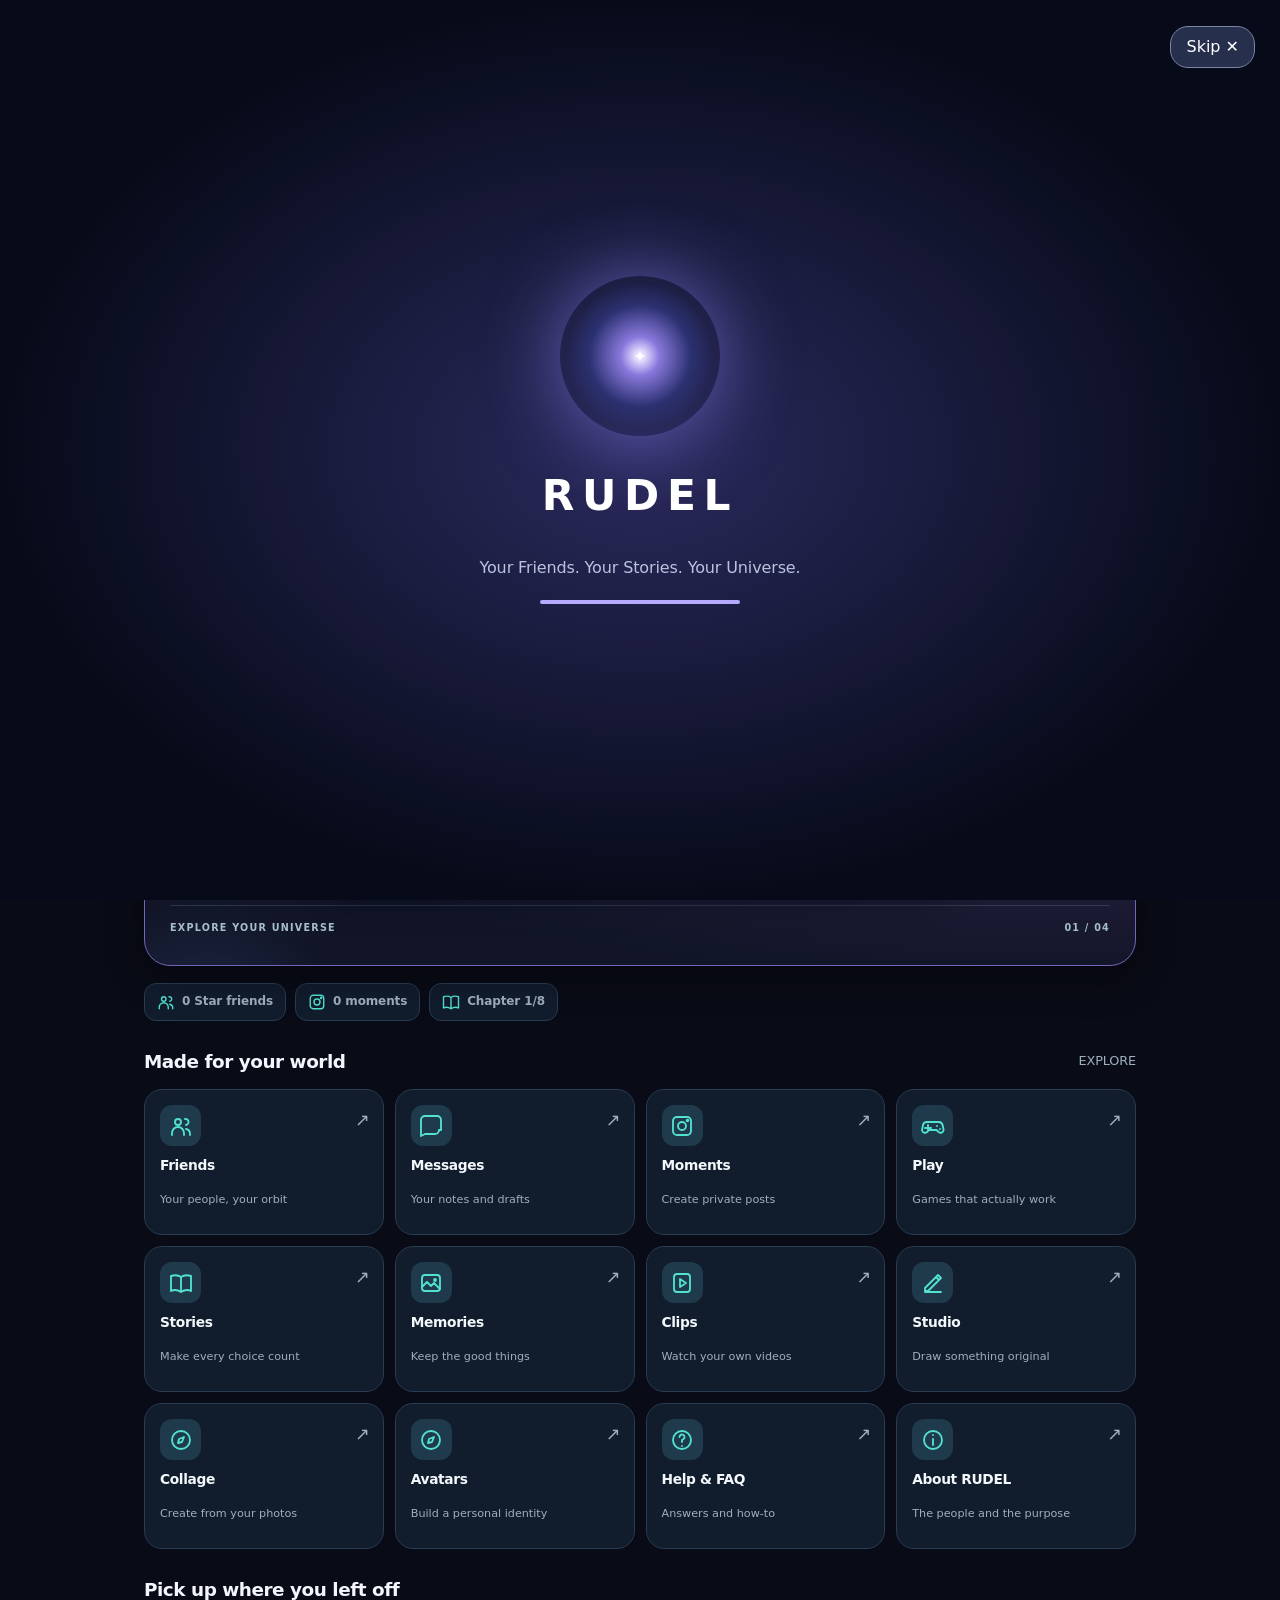
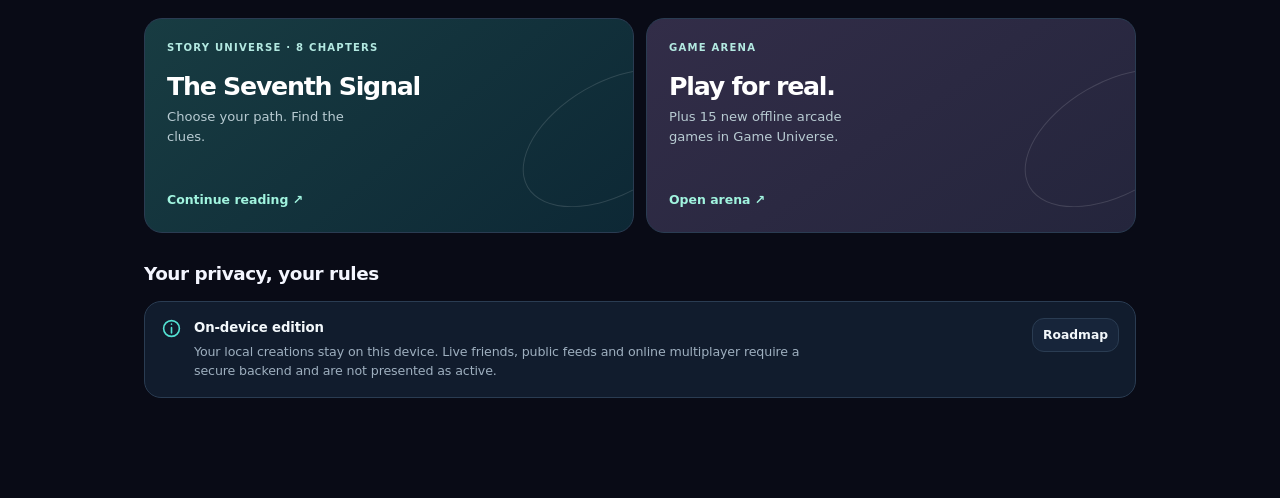
==== commit 4da7cf8d: "RUDEL Universe UI and Cloud Update" ====
--- a/android-native/app/src/main/assets/index.html
+++ b/android-native/app/src/main/assets/index.html
@@ -11,6 +11,7 @@
   <link rel="stylesheet" href="styles.css">
   <title>RUDEL — Play. Create. Connect.</title>
   <link rel="stylesheet" href="grand-entry.css">
+<link rel="stylesheet" href="universe-ui.css">
 </head>
 <body>
   <a class="skip-link" href="#main">Skip to content</a>
--- a/android-native/app/src/main/assets/styles.css
+++ b/android-native/app/src/main/assets/styles.css
@@ -72,3 +72,92 @@
 @media(max-width:500px){.page{padding:16px 15px 115px!important}.topbar{height:70px!important;padding:0 15px!important}.top-actions{gap:3px!important}.top-actions .chip{display:none}.top-actions .icon-btn{width:36px!important;height:36px!important;border:0!important}.brand img{width:37px!important;height:37px!important}.brand strong{font-size:1.1rem!important}.brand small{font-size:.58rem!important}.home-stage{min-height:414px;padding:19px 17px 14px;border-radius:20px}.stage-head .kicker{font-size:.57rem}.micro-tag{font-size:.51rem}.stage-body{min-height:316px;display:block}.stage-left{width:100%}.stage-left h1{font-size:2.65rem;margin:25px 0 8px}.stage-left p{font-size:.79rem;margin:5px 0 14px;max-width:225px}.stage-buttons{position:relative;z-index:3;max-width:95%}.stage-buttons .btn{font-size:.7rem;padding:8px 10px;min-height:38px}.stage-right{position:absolute;top:106px;right:-19px;width:62%;height:211px;margin:0;opacity:.92}.nova-center{width:60px;height:60px;border-radius:19px}.nova-pebble{width:37px;height:37px;border-radius:12px}.nova-pebble svg{width:17px}.stage-footer{position:absolute;left:18px;right:18px;bottom:14px}.micro-ribbon{gap:6px}.micro-ribbon span{padding:7px 9px;font-size:.64rem}.micro-ribbon svg{width:15px}.feature-grid{grid-template-columns:repeat(2,minmax(0,1fr));gap:9px}.feature-tile{min-height:135px;padding:12px}.editorial-grid{gap:9px}.editorial-card{min-height:192px;padding:16px}.editorial-card h3{font-size:1.3rem}.editorial-card small{font-size:.54rem}.editorial-card span{font-size:.73rem}.editorial-card b{font-size:.69rem}.local-truth .btn{display:none}.bottomnav{left:8px!important;right:8px!important;bottom:7px!important;width:auto!important;transform:none!important}}
 @media(prefers-reduced-motion:no-preference){html:not(.reduce-motion) .nova-orbit.orbit-one{animation:rotate-orbit 36s linear infinite}html:not(.reduce-motion) .nova-orbit.orbit-two{animation:rotate-orbit-b 46s linear infinite}html:not(.reduce-motion) .nova-center{animation:breathe 5.5s ease-in-out infinite}html:not(.reduce-motion) .page{animation:page-fade .22s ease both}}@keyframes rotate-orbit{from{transform:translate(-50%,-50%) rotate(-33deg)}to{transform:translate(-50%,-50%) rotate(327deg)}}@keyframes rotate-orbit-b{from{transform:translate(-50%,-50%) rotate(40deg)}to{transform:translate(-50%,-50%) rotate(-320deg)}}@keyframes breathe{50%{box-shadow:0 0 0 22px #38eac707,0 15px 55px #0cdcc75a}}@keyframes page-fade{from{opacity:.6;transform:translateY(5px)}to{opacity:1;transform:none}}
 html.reduce-motion .nova-orbit,html.reduce-motion .nova-center{animation:none!important}
+
+/* Compact mobile layout */
+@media(max-width:600px){.stage-body{display:flex!important;flex-direction:column!important;align-items:stretch!important}.stage-left,.stage-right{width:100%!important;min-width:0!important}.stage-left h1{font-size:clamp(1.65rem,7vw,2.5rem)!important;white-space:normal!important;overflow-wrap:anywhere}.stage-right{position:relative!important;inset:auto!important;height:180px!important}.stage-buttons{flex-wrap:wrap!important}.grid>* , .feature-grid>*{min-width:0!important;overflow-wrap:anywhere}.page{padding-bottom:130px!important}.card input,.card select,.card textarea{max-width:100%;min-width:0}.bottomnav{gap:2px!important}.navbtn{min-width:0!important;font-size:.7rem!important}.home-stage{overflow:hidden}.stage-head{flex-wrap:wrap}.grid.two{grid-template-columns:repeat(2,minmax(0,1fr))!important}}
+
+/* RUDEL42_THEME */
+body {
+ background: #080f20;
+ color: #f1f5ff;
+}
+button {
+ border-radius: 14px;
+ transition: transform .18s ease, opacity .18s ease;
+}
+button:active {
+ transform: scale(.96);
+}
+input, textarea, select {
+ border-radius: 12px;
+}
+@media (prefers-reduced-motion: reduce) {
+ * { animation: none !important; transition: none !important; }
+}
+
+
+/* RUDEL43_PREMIUM */
+:root {
+ color-scheme: dark;
+}
+body {
+ background: radial-gradient(ellipse at top,
+ #202a50 0%, #0b1426 40%, #070c18 100%) !important;
+ color: #f4f6ff !important;
+ font-family: system-ui, sans-serif;
+}
+button {
+ border-radius: 18px !important;
+ transition: transform .18s ease, opacity .18s ease;
+}
+button:active {
+ transform: scale(.96);
+}
+.card, .panel {
+ border-radius: 22px !important;
+ border: 1px solid #ffffff18 !important;
+ box-shadow: 0 8px 24px #00000030;
+}
+input, textarea, select {
+ border-radius: 14px !important;
+}
+@keyframes rudelEnter {
+ from {opacity:0; transform:translateY(8px);}
+ to {opacity:1; transform:translateY(0);}
+}
+main {
+ animation: rudelEnter .35s ease-out;
+}
+@media (prefers-reduced-motion:reduce) {
+ * {animation:none !important;transition:none !important;}
+}
+
+/* RUDEL43_MOTION */
+@keyframes rudelReveal {
+ from {opacity:0;transform:translateY(12px);}
+ to {opacity:1;transform:translateY(0);}
+}
+.card, .panel {
+ animation:rudelReveal .3s ease-out;
+}
+button, a, input {
+ -webkit-tap-highlight-color:transparent;
+}
+button:active {
+ opacity:.85;
+ transform:scale(.97);
+}
+::-webkit-scrollbar {
+ width:3px;
+}
+::-webkit-scrollbar-thumb {
+ background:#526a91;
+ border-radius:10px;
+}
+::selection {
+ background:#6454b8;
+ color:white;
+}
+@media(prefers-reduced-motion:reduce){
+ *{animation:none!important;transition:none!important;}
+}
--- a/android-native/app/src/main/assets/universe-ui.css
+++ b/android-native/app/src/main/assets/universe-ui.css
@@ -0,0 +1,2 @@
+
+body{background:#090b16!important;color:#f3f1ff} .topbar{height:64px!important;background:#101322!important}.brand strong{letter-spacing:.12em}.brand small{color:#a9a9c8}.top-actions .chip{display:none}.page{padding:16px 14px 100px!important}.home-stage{border:1px solid #7763b9!important;border-radius:26px!important;background:radial-gradient(ellipse at 90% 25%,#6046a5 0%,#24203f 38%,#111527 75%)!important;box-shadow:0 12px 40px #0005}.home-stage h1{font-size:clamp(26px,7vw,40px)!important;line-height:1.1}.card,.module,.story-card{border-radius:20px!important;border-color:#34334d!important}.bottomnav{background:#171a2d!important;border:1px solid #44415e!important}.navbtn.active{color:#d4c5ff!important;background:#44366a!important}.btn.primary{background:linear-gradient(120deg,#bca5ff,#80e5d8)!important;color:#15142a!important}.rudel-launch{display:grid;grid-template-columns:repeat(2,minmax(0,1fr));gap:10px;margin:12px 0 20px}.rudel-launch a,.rudel-launch button{display:flex;flex-direction:column;align-items:flex-start;gap:8px;text-align:left;padding:17px 12px;min-height:105px;border:1px solid #454064;border-radius:20px;background:linear-gradient(145deg,#28223e,#151a2c);color:#f4efff;text-decoration:none;font:inherit}.rudel-launch strong{font-size:16px}.rudel-launch small{color:#b5b6d2;font-size:12px}.rudel-launch svg{color:#bca5ff}.rudel-launch a:active,.rudel-launch button:active{transform:scale(.97)}@media(prefers-reduced-motion:no-preference){.rudel-launch{animation:rudelIn .35s ease-out}@keyframes rudelIn{from{opacity:0;transform:translateY(8px)}to{opacity:1;transform:none}}}
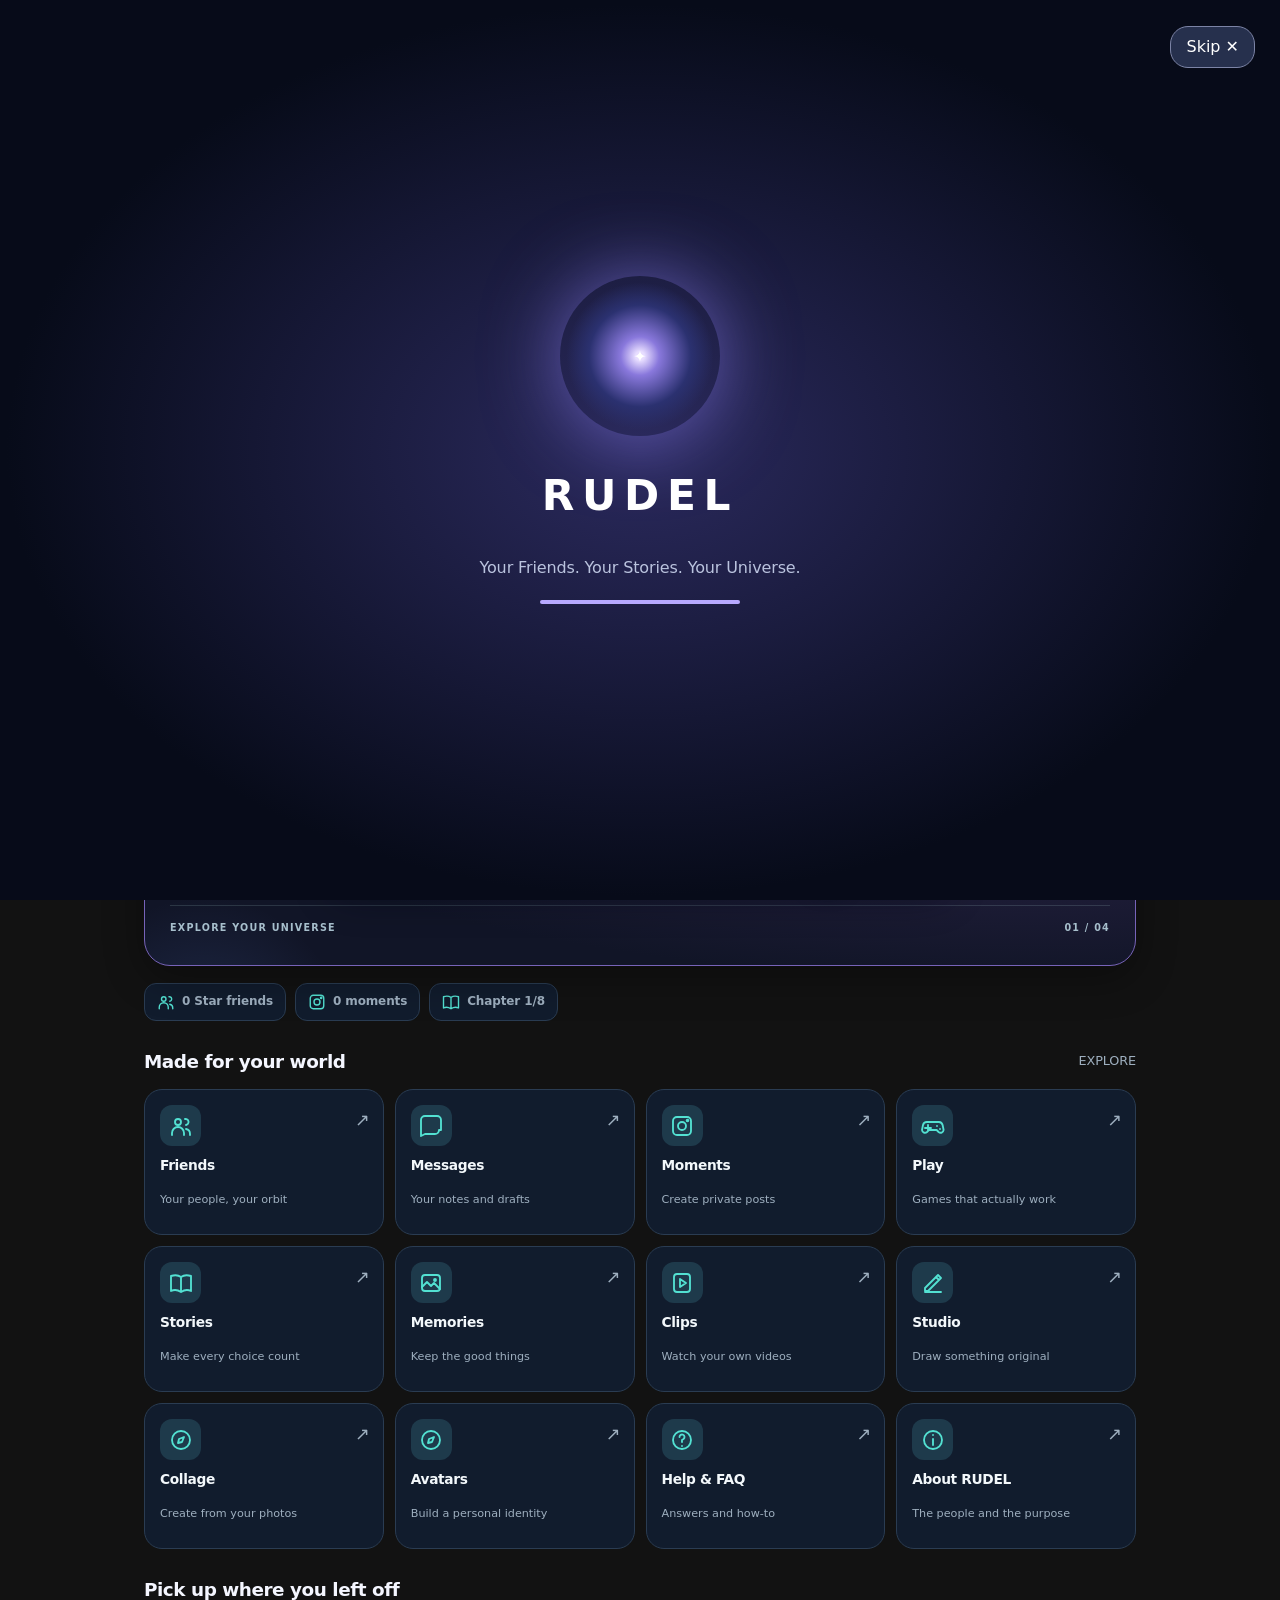
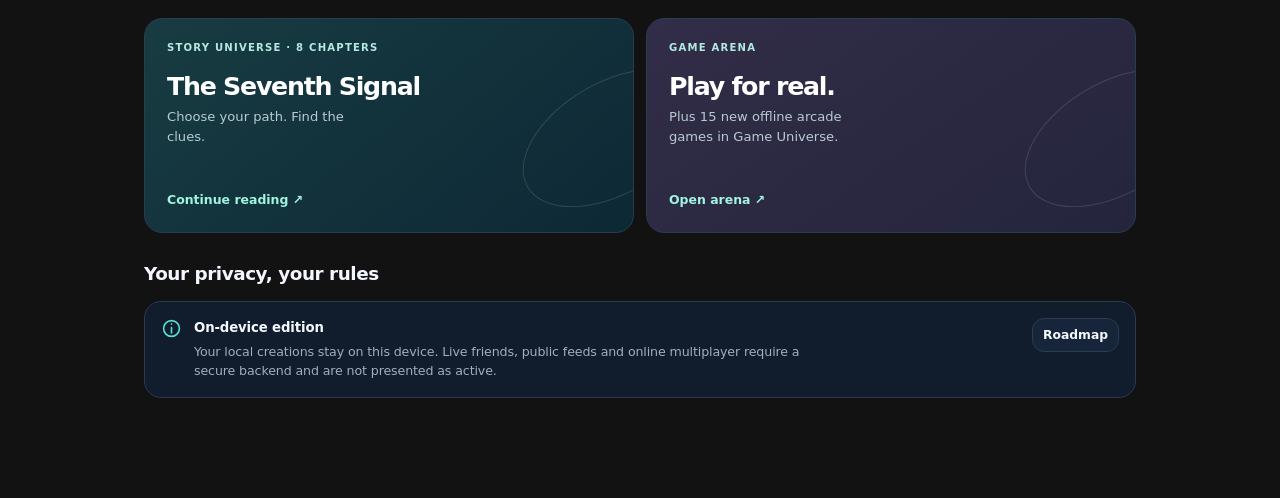
==== commit 04636753: "RUDEL 5.0 AI Premium" ====
--- a/android-native/app/src/main/assets/index.html
+++ b/android-native/app/src/main/assets/index.html
@@ -12,7 +12,7 @@
   <title>RUDEL — Play. Create. Connect.</title>
   <link rel="stylesheet" href="grand-entry.css">
 <link rel="stylesheet" href="universe-ui.css">
-</head>
+<link rel="stylesheet" href="premium5.css"></head>
 <body>
   <a class="skip-link" href="#main">Skip to content</a>
   <div id="app" class="app-shell">
--- a/android-native/app/src/main/assets/premium5.css
+++ b/android-native/app/src/main/assets/premium5.css
@@ -0,0 +1 @@
+html{color-scheme:dark}body{background:radial-gradient(ellipse at 15% 0%,#23345b 0%,#10192c 36%,#090e1a 80%) fixed!important}button,input,textarea,select{font-family:inherit}button{transition:transform .16s ease,filter .16s ease}button:active{transform:scale(.97);filter:brightness(1.18)}button:focus-visible,a:focus-visible{outline:2px solid #9daeff;outline-offset:3px} .card,.panel,.game-card,.story-card,.assistant-head{border-radius:22px!important;box-shadow:0 8px 24px #0003} @media(prefers-reduced-motion:reduce){*{animation:none!important;transition:none!important}}
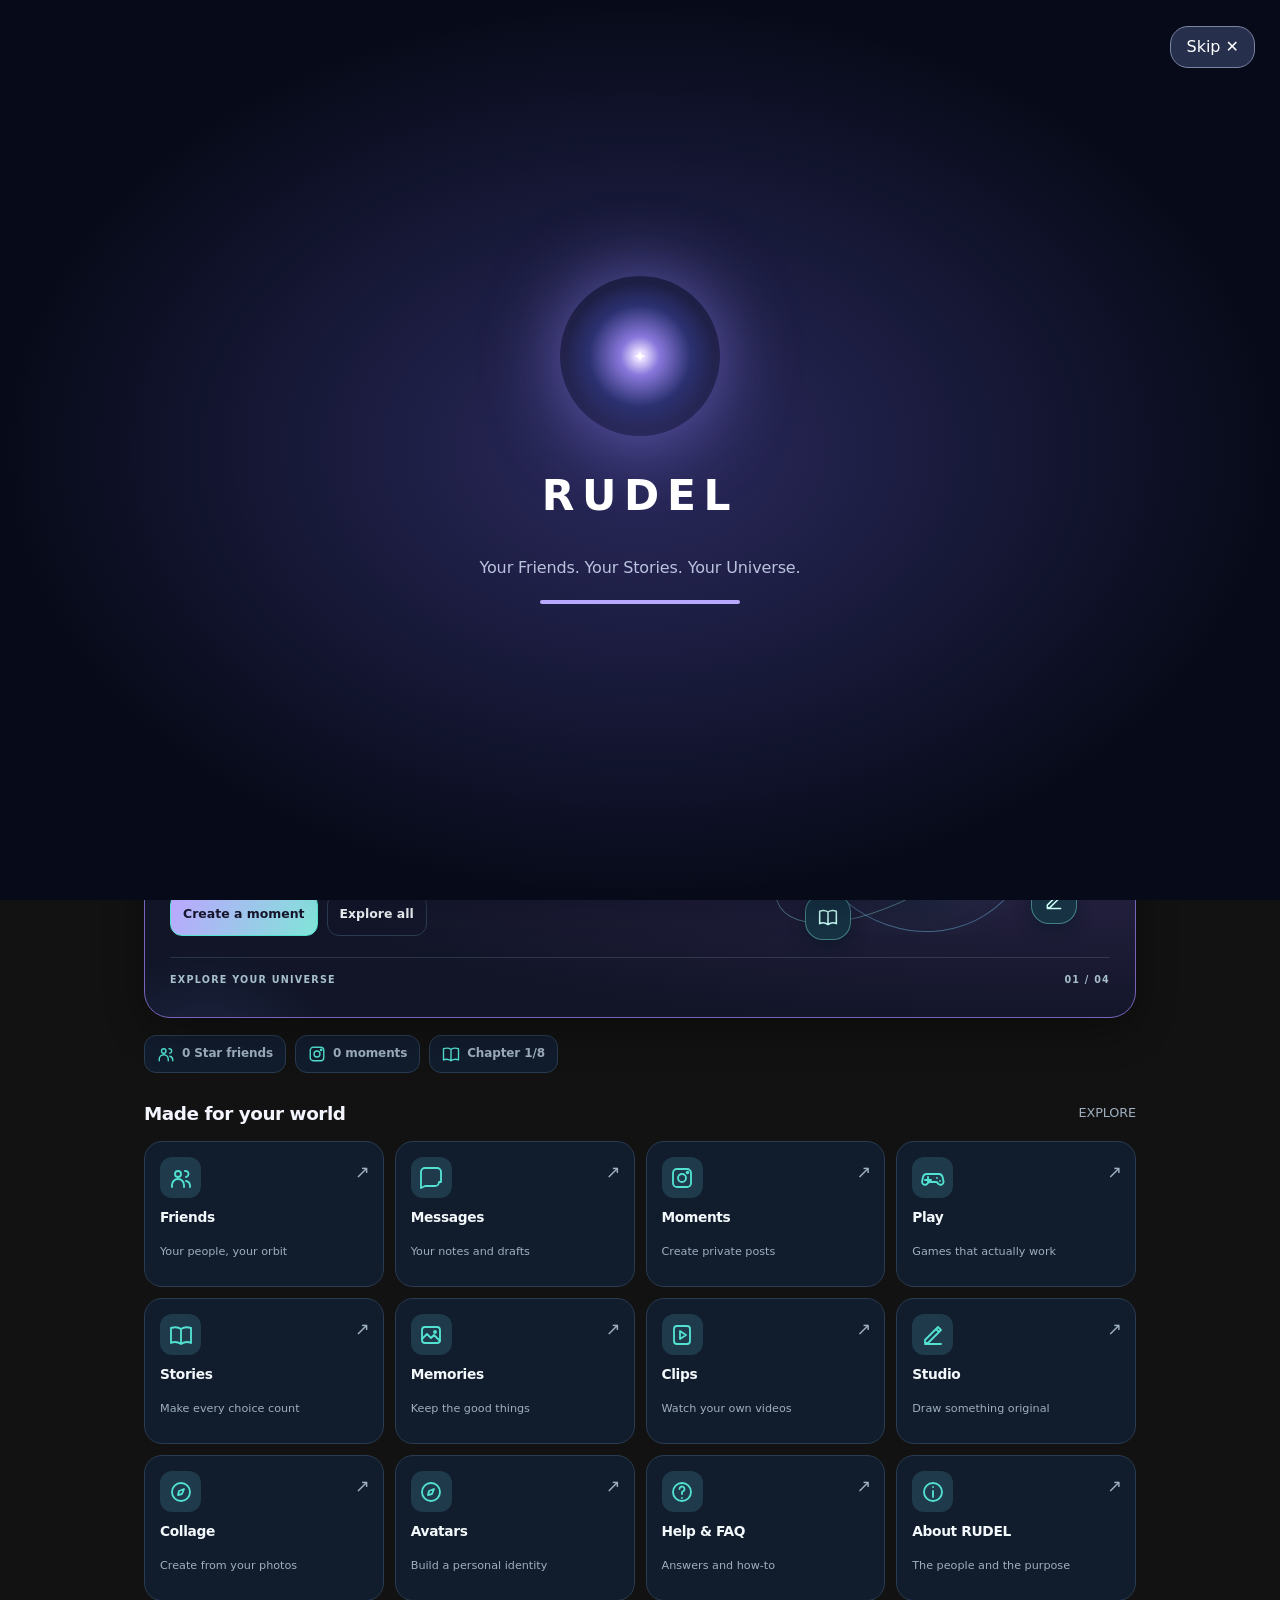
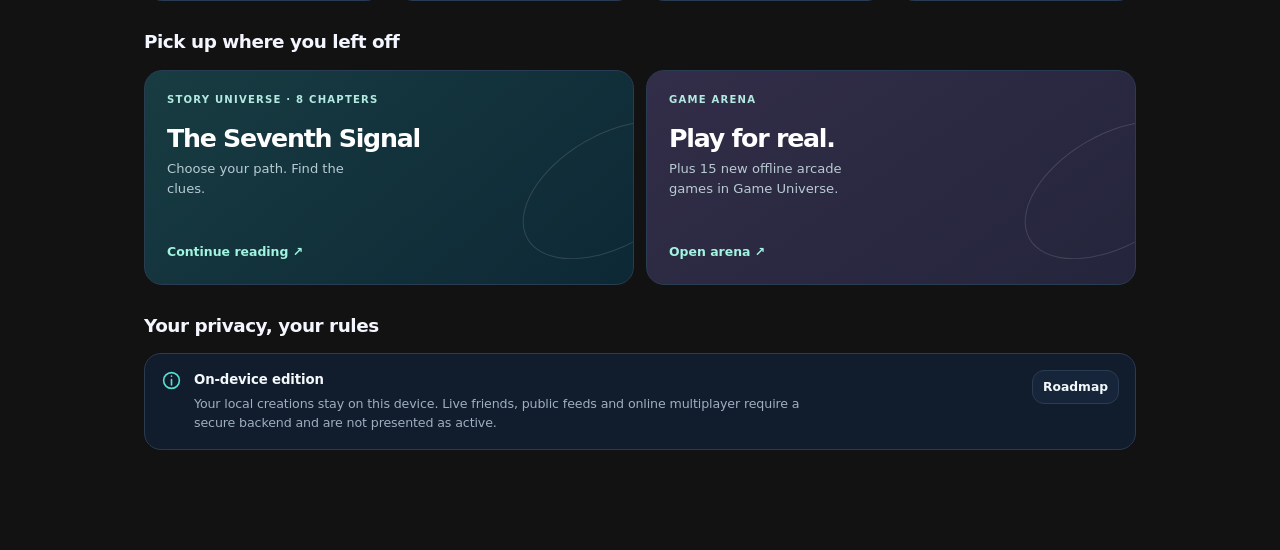
==== commit d6de66fe: "RUDEL 6 Universe Foundation" ====
--- a/android-native/app/src/main/assets/index.html
+++ b/android-native/app/src/main/assets/index.html
@@ -24,5 +24,5 @@
   <div id="overlay"></div>
   <script src="data.js" defer></script>
   <script src="app.js" defer></script>
-</body>
+<!-- RUDEL6 --><script src="universe6.js" defer></script></body>
 </html>
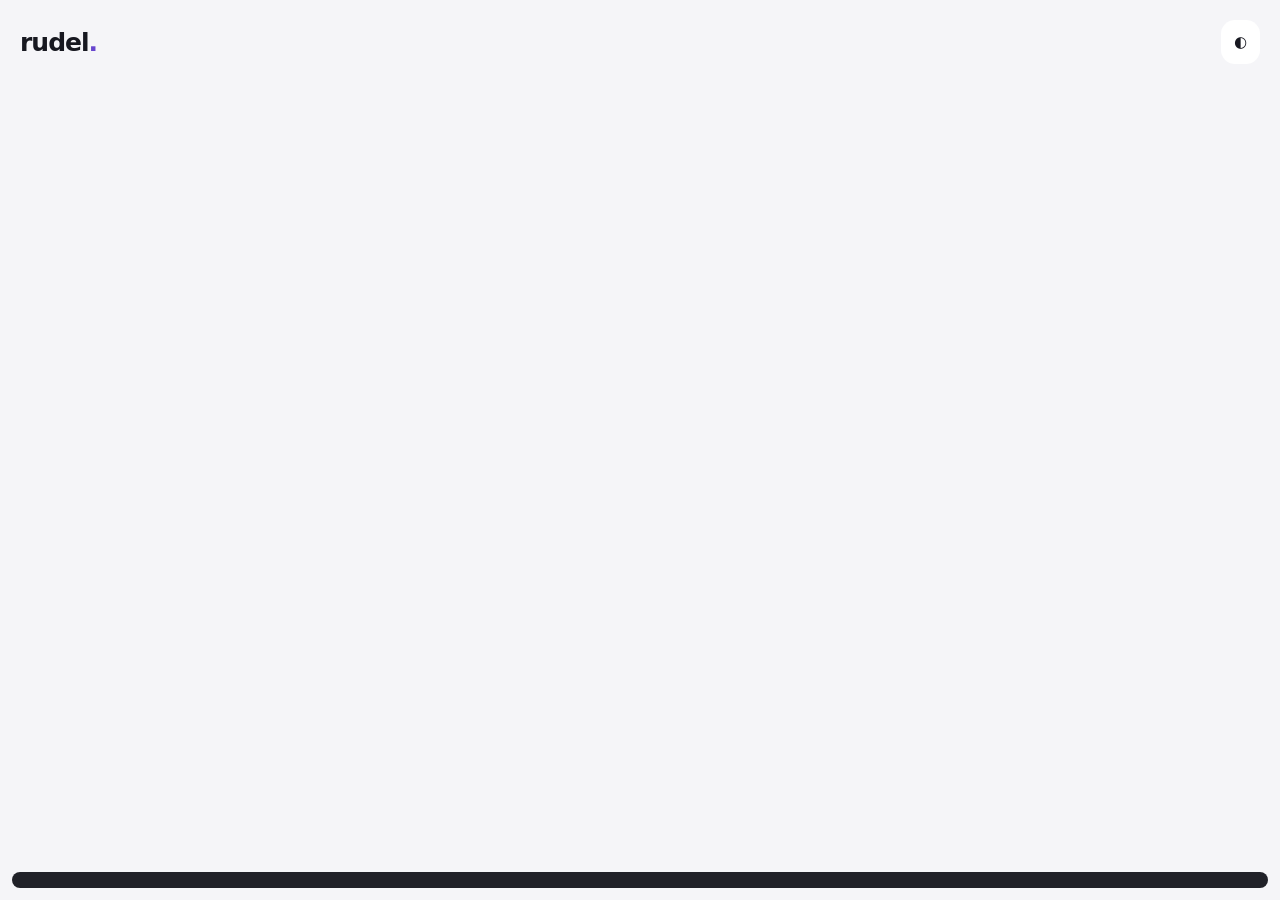
==== commit d433af7e: "RUDEL 7 Premium UI" ====
--- a/android-native/app/src/main/assets/index.html
+++ b/android-native/app/src/main/assets/index.html
@@ -1,28 +1,4 @@
-<!doctype html>
-<html lang="en">
-<head>
-  <meta charset="utf-8">
-  <meta name="viewport" content="width=device-width, initial-scale=1, viewport-fit=cover">
-  <meta name="theme-color" content="#0b1526">
-  <meta name="description" content="RUDEL — Your friends. Your stories. Your universe. An original privacy-first social universe in development.">
-  <meta name="color-scheme" content="dark light">
-  <link rel="icon" type="image/png" href="assets/icon-192.png">
-  <link rel="manifest" href="manifest.webmanifest">
-  <link rel="stylesheet" href="styles.css">
-  <title>RUDEL — Play. Create. Connect.</title>
-  <link rel="stylesheet" href="grand-entry.css">
-<link rel="stylesheet" href="universe-ui.css">
-<link rel="stylesheet" href="premium5.css"></head>
-<body>
-  <a class="skip-link" href="#main">Skip to content</a>
-  <div id="app" class="app-shell">
-    <header id="topbar" class="topbar"></header>
-    <main id="main" class="page" tabindex="-1"></main>
-    <nav id="bottomnav" class="bottomnav" aria-label="Main navigation"></nav>
-  </div>
-  <div id="toast" class="toast" aria-live="polite"></div>
-  <div id="overlay"></div>
-  <script src="data.js" defer></script>
-  <script src="app.js" defer></script>
-<!-- RUDEL6 --><script src="universe6.js" defer></script></body>
-</html>
+<!doctype html><html><head><meta charset="utf-8"><meta name="viewport" content="width=device-width,initial-scale=1"><title>RUDEL</title><style>
+*{box-sizing:border-box}body{--bg:#f5f5f8;--fg:#171820;--card:#fff;--muted:#676879;--accent:#6745ce;margin:0;background:var(--bg);color:var(--fg);font:15px system-ui,sans-serif}body.dark{--bg:#101116;--fg:#f4f4fa;--card:#202129;--muted:#aaaaba;--accent:#b39aff}header{display:flex;align-items:center;justify-content:space-between;padding:20px;position:sticky;top:0;background:var(--bg);z-index:2}header strong{font-size:25px;letter-spacing:-1px}button,a{font:inherit;color:inherit}button{border:0;cursor:pointer;background:var(--card);border-radius:14px;padding:13px}a{text-decoration:none}main{padding:0 20px 110px;max-width:700px;margin:auto;animation:enter .24s ease}h1{font-size:30px;letter-spacing:-1px;margin:12px 0}h2{font-size:19px;margin:24px 0 12px}p,small{color:var(--muted)}.hero{background:#27223e;color:white;border-radius:24px;padding:24px;min-height:150px}.hero p{color:#ddd5f6}.grid{display:grid;grid-template-columns:1fr 1fr;gap:12px}.tile{display:block;background:var(--card);border-radius:20px;padding:20px;min-height:100px}.tile b{display:block;font-size:17px;margin:10px 0 4px}.tile span{font-size:24px}.line{display:flex;align-items:center;justify-content:space-between;background:var(--card);padding:17px;border-radius:14px;margin:8px 0;gap:10px}.nav{position:fixed;bottom:12px;left:12px;right:12px;display:flex;justify-content:space-around;background:#202128;color:white;border-radius:28px;padding:8px;z-index:4}.nav button{background:none;color:#c8c8d0;font-size:11px;padding:8px;min-width:48px}.nav button.active{background:#fff;color:#202128}.nav span{display:block;font-size:21px}input,textarea{width:100%;padding:13px;border:1px solid #8885;border-radius:12px;background:var(--card);color:var(--fg);font:inherit}textarea{min-height:120px}.primary{background:#6745ce;color:white}button:active,.tile:active{transform:scale(.97)}@keyframes enter{from{opacity:0;transform:translateY(8px)}to{opacity:1;transform:none}}@media(prefers-reduced-motion:reduce){*{animation:none!important;transition:none!important}}
+</style></head><body><header><strong>rudel<span style="color:var(--accent)">.</span></strong><button id="theme" aria-label="Change theme">◐</button></header><main id="main"></main><nav class="nav" id="nav"></nav><script>
+const $=id=>document.getElementById(id), store=localStorage;const links={Friends:'rudel://connect',Messages:'rudel://connect',Stories:'rudel://connect','Rudra AI':'rudel://ai',Account:'rudel://account',Alarm:'rudel://alarm',Games:'playzone.html',Comics:'comicbook.html','Previous tools':'legacy-home.html'};const tabs=[['Home','⌂'],['Explore','◇'],['Tools','⊞'],['Profile','○']];let page='Home',timer=null;const esc=s=>String(s).replace(/[&<>"']/g,c=>({'&':'&amp;','<':'&lt;','>':'&gt;','"':'&quot;',"'":'&#39;'}[c]));function tile(n,i,d){return `<a class="tile" href="${links[n]||'#'+n}"><span>${i}</span><b>${n}</b><small>${d}</small></a>`}function show(n){clearInterval(timer);page=n;let h='';if(n==='Home')h=`<h1>Make today yours.</h1><p>Connect, create and discover.</p><section class="hero"><small style="color:#d5c9ff">YOUR SPACE</small><h2>Everything in one place.</h2><a href="rudel://connect">Open Connect →</a></section><h2>Quick access</h2><div class="grid">${tile('Friends','♧','Your circle')}${tile('Messages','▤','Private chats')}${tile('Rudra AI','✦','Ask a question')}${tile('Stories','◉','Your connections')}</div>`;else if(n==='Explore')h=`<h1>Explore</h1><p>Find something new to enjoy.</p><div class="grid">${tile('Games','♟','PlayZone')}${tile('Comics','▤','Reading library')}${tile('Stories','◉','Connect')}${tile('Previous tools','⊞','Existing features')}</div>`;else if(n==='Tools')h=`<h1>Your toolkit</h1><div class="grid">${tile('Alarm','◷','Phone clock')}${tile('Notes','▤','Private notes')}${tile('Tasks','✓','Daily checklist')}${tile('Stopwatch','◴','Track elapsed time')}${tile('Dashboard','▥','Your activity')}${tile('Timer','◷','Countdown')}</div>`;else if(n==='Profile')h=`<h1>My profile</h1><div class="hero"><h2>My RUDEL account</h2><a href="rudel://account">Manage account →</a></div><h2>Preferences</h2><a class="line" href="rudel://connect">Friends & messages <span>›</span></a><button class="line" onclick="toggleTheme()">Appearance ◐</button><a class="line" href="#About">About RUDEL <span>›</span></a>`;else if(n==='About')h='<h1>About RUDEL</h1><div class="tile"><small>FOUNDER & CREATOR</small><h2>Rudra Joshi</h2><p>RUDEL is a technology project created to bring connections, creativity, entertainment and useful digital tools together.</p><b>Rudra Joshi & Team</b></div>';else if(n==='Notes')h='<h1>Notes</h1><p>Saved privately on this device.</p><textarea id="note" placeholder="Write a note"></textarea><button class="primary" onclick="store.setItem('rudel.note', $('note').value);this.textContent='Saved'">Save note</button>';else if(n==='Tasks')h='<h1>Tasks</h1><form id="taskform"><input id="task" required maxlength="200" placeholder="New task"><button class="primary">Add task</button></form><div id="tasks"></div>';else if(n==='Dashboard')h=`<h1>Activity</h1><div class="grid"><div class="tile"><small>Tasks completed</small><h1>${tasks().filter(t=>t.done).length}</h1></div><div class="tile"><small>Total tasks</small><h1>${tasks().length}</h1></div></div><p>These are actual local task counts, not online statistics.</p>`;else if(n==='Timer'||n==='Stopwatch')h=`<h1>${n}</h1>${n==='Timer'?'<input id="minutes" type="number" min="1" max="180" value="5">':''}<h1 id="clock">00:00</h1><button class="primary" id="start">Start</button> <button id="reset">Reset</button><p>Runs while this screen is open. For background alarms use Alarm.</p>`;else return show('Home');$('main').innerHTML=h;$('nav').innerHTML=tabs.map(([t,i])=>`<button class="${n===t?'active':''}" onclick="location.hash='${t}'"><span>${i}</span>${t}</button>`).join('');if(n==='Notes')$('note').value=store.getItem('rudel.note')||'';if(n==='Tasks'){renderTasks();$('taskform').onsubmit=e=>{e.preventDefault();let a=tasks();a.push({text:$('task').value,done:false});save(a);$('task').value='';renderTasks()}}if(n==='Timer'||n==='Stopwatch'){$('start').onclick=()=>{clearInterval(timer);let end=Date.now()+(n==='Timer'?Math.max(1,Math.min(180,Number($('minutes').value)||5))*60000:0),tick=()=>{let v=Math.max(0,Math.floor((n==='Timer'?end-Date.now():Date.now()-end)/1000));$('clock').textContent=String(Math.floor(v/60)).padStart(2,'0')+':'+String(v%60).padStart(2,'0');if(n==='Timer'&&v===0){clearInterval(timer);$('clock').textContent='Time is up'}};tick();timer=setInterval(tick,200)};$('reset').onclick=()=>{clearInterval(timer);$('clock').textContent='00:00'}}}function tasks(){try{return JSON.parse(store.getItem('rudel.tasks')||'[]')}catch{return []}}function save(a){store.setItem('rudel.tasks',JSON.stringify(a))}function change(i,del){let a=tasks();if(del)a.splice(i,1);else a[i].done=!a[i].done;save(a);renderTasks()}function renderTasks(){$('tasks').innerHTML=tasks().map((t,i)=>`<div class="line"><button onclick="change(${i},false)">${t.done?'✓':'○'}</button><span>${esc(t.text)}</span><button onclick="change(${i},true)">×</button></div>`).join('')}function toggleTheme(){document.body.classList.toggle('dark');store.setItem('rudel.dark',document.body.classList.contains('dark')?'1':'0')}$('theme').onclick=toggleTheme;if(store.getItem('rudel.dark')==='1')document.body.classList.add('dark');window.onhashchange=()=>show(location.hash.slice(1)||'Home');show(location.hash.slice(1)||'Home');</script></body></html>
